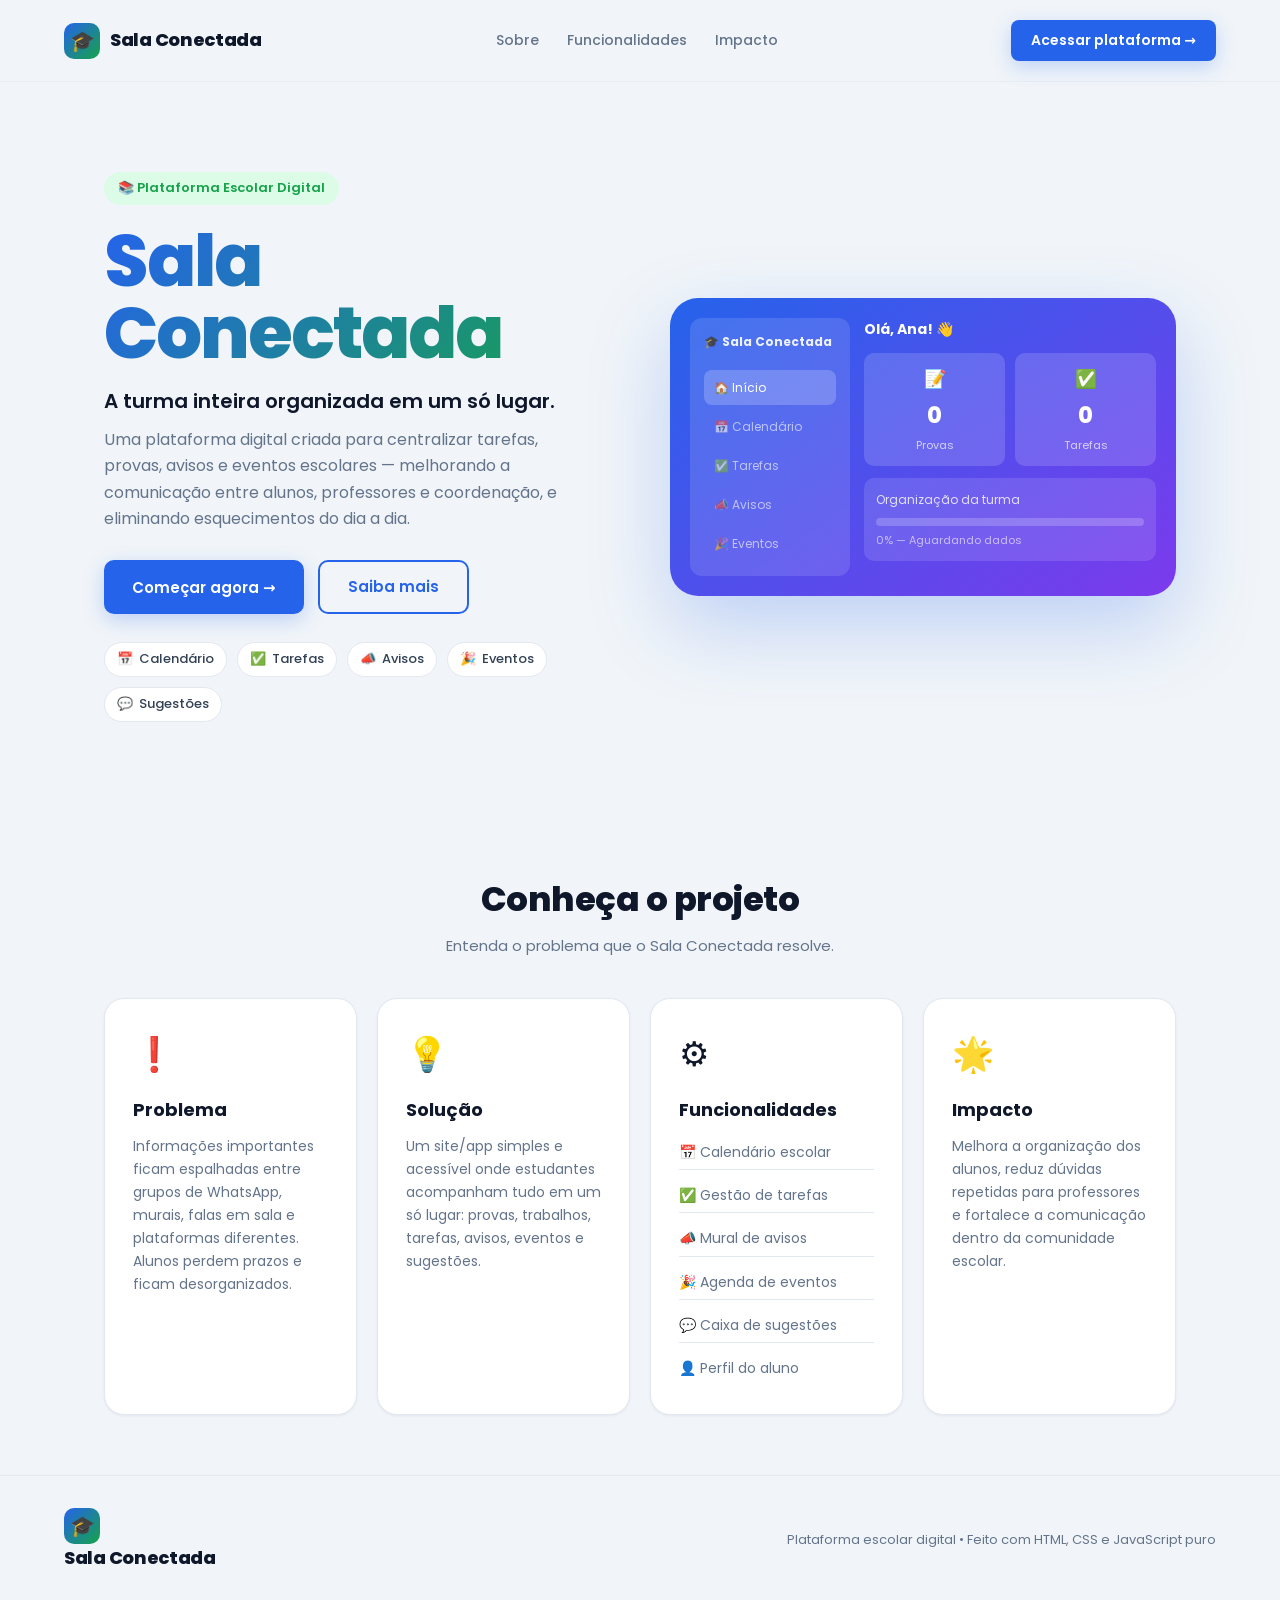
==== desktop/index.html @ 2c561dcf "Adiciona versões Desktop e Mobile com banco zerado - desktop/: layout com sidebar fixa colapsável, t" ====
<!DOCTYPE html>
<html lang="pt-BR">
<head>
  <meta charset="UTF-8" />
  <meta name="viewport" content="width=device-width, initial-scale=1.0" />
  <title>Sala Conectada — A turma inteira organizada em um só lugar</title>
  <link rel="stylesheet" href="style.css" />
  <link rel="preconnect" href="https://fonts.googleapis.com" />
  <link rel="preconnect" href="https://fonts.gstatic.com" crossorigin />
  <link href="https://fonts.googleapis.com/css2?family=Poppins:ital,wght@0,400;0,500;0,600;0,700;0,800&display=swap" rel="stylesheet" />
</head>
<body>

<!-- ═══════════════════════════════════════
     LANDING PAGE
═══════════════════════════════════════ -->
<div id="landing" class="landing show">

  <nav class="ln-nav">
    <div class="brand">
      <div class="brand-icon">🎓</div>
      <span class="brand-name">Sala Conectada</span>
    </div>
    <div class="ln-links">
      <a href="#sobre">Sobre</a>
      <a href="#funcionalidades">Funcionalidades</a>
      <a href="#impacto">Impacto</a>
    </div>
    <button class="btn btn-primary" data-go="dashboard">Acessar plataforma →</button>
  </nav>

  <section class="hero">
    <div class="hero-left">
      <div class="hero-badge">📚 Plataforma Escolar Digital</div>
      <h1 class="hero-title">Sala<br/>Conectada</h1>
      <p class="hero-slogan">A turma inteira organizada em um só lugar.</p>
      <p class="hero-desc">
        Uma plataforma digital criada para centralizar tarefas, provas, avisos e eventos
        escolares — melhorando a comunicação entre alunos, professores e coordenação,
        e eliminando esquecimentos do dia a dia.
      </p>
      <div class="hero-actions">
        <button class="btn btn-primary btn-lg" data-go="dashboard">Começar agora →</button>
        <a class="btn btn-outline btn-lg" href="#sobre">Saiba mais</a>
      </div>
      <div class="hero-features">
        <div class="hf-item"><span>📅</span> Calendário</div>
        <div class="hf-item"><span>✅</span> Tarefas</div>
        <div class="hf-item"><span>📣</span> Avisos</div>
        <div class="hf-item"><span>🎉</span> Eventos</div>
        <div class="hf-item"><span>💬</span> Sugestões</div>
      </div>
    </div>

    <div class="hero-right">
      <div class="app-mockup">
        <div class="mockup-sidebar">
          <div class="ms-brand">🎓 Sala Conectada</div>
          <div class="ms-item active">🏠 Início</div>
          <div class="ms-item">📅 Calendário</div>
          <div class="ms-item">✅ Tarefas</div>
          <div class="ms-item">📣 Avisos</div>
          <div class="ms-item">🎉 Eventos</div>
        </div>
        <div class="mockup-content">
          <div class="mc-greeting">Olá, Ana! 👋</div>
          <div class="mc-cards">
            <div class="mc-card blue"><span>📝</span><b>0</b><small>Provas</small></div>
            <div class="mc-card green"><span>✅</span><b>0</b><small>Tarefas</small></div>
          </div>
          <div class="mc-panel">
            <div class="mc-panel-title">Organização da turma</div>
            <div class="mc-bar"><div class="mc-bar-fill" style="width: 0%"></div></div>
            <div class="mc-bar-label">0% — Aguardando dados</div>
          </div>
        </div>
      </div>
    </div>
  </section>

  <section id="sobre" class="ln-section">
    <div class="ln-section-header">
      <h2>Conheça o projeto</h2>
      <p>Entenda o problema que o Sala Conectada resolve.</p>
    </div>
    <div class="ln-cards" id="funcionalidades">
      <article class="ln-card">
        <div class="ln-card-emoji">❗</div>
        <h3>Problema</h3>
        <p>Informações importantes ficam espalhadas entre grupos de WhatsApp, murais, falas em sala e plataformas diferentes. Alunos perdem prazos e ficam desorganizados.</p>
      </article>
      <article class="ln-card">
        <div class="ln-card-emoji">💡</div>
        <h3>Solução</h3>
        <p>Um site/app simples e acessível onde estudantes acompanham tudo em um só lugar: provas, trabalhos, tarefas, avisos, eventos e sugestões.</p>
      </article>
      <article class="ln-card">
        <div class="ln-card-emoji">⚙️</div>
        <h3>Funcionalidades</h3>
        <ul class="ln-feature-list">
          <li>📅 Calendário escolar</li>
          <li>✅ Gestão de tarefas</li>
          <li>📣 Mural de avisos</li>
          <li>🎉 Agenda de eventos</li>
          <li>💬 Caixa de sugestões</li>
          <li>👤 Perfil do aluno</li>
        </ul>
      </article>
      <article class="ln-card" id="impacto">
        <div class="ln-card-emoji">🌟</div>
        <h3>Impacto</h3>
        <p>Melhora a organização dos alunos, reduz dúvidas repetidas para professores e fortalece a comunicação dentro da comunidade escolar.</p>
      </article>
    </div>
  </section>

  <footer class="ln-footer">
    <div class="ln-footer-brand">
      <div class="brand-icon">🎓</div>
      <span class="brand-name">Sala Conectada</span>
    </div>
    <p>Plataforma escolar digital • Feito com HTML, CSS e JavaScript puro</p>
  </footer>
</div>


<!-- ═══════════════════════════════════════
     APLICATIVO
═══════════════════════════════════════ -->
<div id="app" class="app-shell">

  <!-- SIDEBAR -->
  <aside class="sidebar" id="sidebar">
    <div class="sb-top">
      <div class="sb-brand" data-go="landing" title="Voltar ao site">
        <div class="sb-logo">🎓</div>
        <span class="sb-name">Sala Conectada</span>
      </div>

      <nav class="sb-nav">
        <p class="sb-nav-label">Navegação</p>
        <button class="sb-item active" data-nav="dashboard">
          <span class="sb-icon">🏠</span>
          <span class="sb-label">Início</span>
        </button>
        <button class="sb-item" data-nav="calendario">
          <span class="sb-icon">📅</span>
          <span class="sb-label">Calendário</span>
        </button>
        <button class="sb-item" data-nav="tarefas">
          <span class="sb-icon">✅</span>
          <span class="sb-label">Tarefas</span>
        </button>
        <button class="sb-item" data-nav="avisos">
          <span class="sb-icon">📣</span>
          <span class="sb-label">Avisos</span>
          <span class="sb-badge" id="badge-avisos" style="display:none">0</span>
        </button>
        <button class="sb-item" data-nav="eventos">
          <span class="sb-icon">🎉</span>
          <span class="sb-label">Eventos</span>
        </button>
        <button class="sb-item" data-nav="sugestoes">
          <span class="sb-icon">💬</span>
          <span class="sb-label">Sugestões</span>
        </button>
        <button class="sb-item" data-nav="perfil">
          <span class="sb-icon">👤</span>
          <span class="sb-label">Perfil</span>
        </button>
      </nav>
    </div>

    <div class="sb-bottom">
      <div class="sb-user">
        <div class="sb-user-avatar">🧑‍🎓</div>
        <div class="sb-user-info">
          <strong>Ana Beatriz</strong>
          <small>9º Ano B</small>
        </div>
      </div>
      <button class="sb-exit" data-go="landing">← Sair</button>
    </div>
  </aside>

  <!-- ÁREA PRINCIPAL -->
  <div class="app-main">

    <!-- TOPBAR -->
    <header class="topbar">
      <div class="topbar-left">
        <button class="topbar-toggle" id="sb-toggle" title="Expandir/colapsar menu">
          ☰
        </button>
        <span class="topbar-title" id="topbar-title">Início</span>
      </div>
      <div class="topbar-right">
        <div class="topbar-search">
          <span class="search-icon">🔍</span>
          <input type="text" class="search-input" placeholder="Buscar na plataforma..." />
        </div>
        <button class="topbar-btn" title="Notificações">🔔</button>
        <div class="topbar-avatar" data-nav="perfil" title="Meu perfil">🧑‍🎓</div>
      </div>
    </header>

    <!-- VIEWS -->
    <main class="views-container">

      <!-- ── DASHBOARD ── -->
      <section class="view show" data-view="dashboard">
        <div class="view-header">
          <div>
            <h2>Olá, Ana! 👋</h2>
            <p class="text-muted" id="dash-date">Bem-vinda de volta. Aqui está o resumo da sua turma.</p>
          </div>
        </div>

        <div class="stat-grid">
          <div class="stat-card accent-blue">
            <div class="stat-icon-bg icon-blue">📝</div>
            <div class="stat-text">
              <span class="stat-label">Próximas provas</span>
              <strong class="stat-value" id="stat-provas">0</strong>
            </div>
          </div>
          <div class="stat-card accent-amber">
            <div class="stat-icon-bg icon-amber">⏳</div>
            <div class="stat-text">
              <span class="stat-label">Tarefas pendentes</span>
              <strong class="stat-value" id="stat-tarefas">0</strong>
            </div>
          </div>
          <div class="stat-card accent-red">
            <div class="stat-icon-bg icon-red">📣</div>
            <div class="stat-text">
              <span class="stat-label">Avisos importantes</span>
              <strong class="stat-value" id="stat-avisos">0</strong>
            </div>
          </div>
          <div class="stat-card accent-purple">
            <div class="stat-icon-bg icon-purple">🎉</div>
            <div class="stat-text">
              <span class="stat-label">Eventos da semana</span>
              <strong class="stat-value" id="stat-eventos">0</strong>
            </div>
          </div>
        </div>

        <div class="dash-grid">
          <div class="panel">
            <div class="panel-header">
              <h3>Resumo da Semana</h3>
            </div>
            <div id="activity-feed">
              <div class="empty-state">
                <div class="es-icon">📋</div>
                <h4>Nenhuma atividade ainda</h4>
                <p>O resumo da semana aparecerá aqui quando houver dados cadastrados.</p>
              </div>
            </div>
          </div>

          <div class="panel">
            <div class="panel-header">
              <h3>Organização da Turma</h3>
            </div>
            <div class="org-widget">
              <div class="org-donut-wrap">
                <svg class="org-donut" viewBox="0 0 120 120">
                  <circle cx="60" cy="60" r="50" fill="none" stroke="#e2e8f0" stroke-width="12"/>
                  <circle cx="60" cy="60" r="50" fill="none"
                    stroke="url(#org-grad)" stroke-width="12"
                    stroke-dasharray="314.16" stroke-dashoffset="314.16"
                    stroke-linecap="round"
                    transform="rotate(-90 60 60)"
                    id="org-arc"/>
                  <defs>
                    <linearGradient id="org-grad" x1="0%" y1="0%" x2="100%" y2="0%">
                      <stop offset="0%" stop-color="#2563eb"/>
                      <stop offset="100%" stop-color="#16a34a"/>
                    </linearGradient>
                  </defs>
                </svg>
                <div class="org-center-label">
                  <strong id="org-pct">0%</strong>
                  <small>organizado</small>
                </div>
              </div>
              <div class="org-stats">
                <div class="org-stat">
                  <strong id="mini-conc">0</strong>
                  <span>Concluídas</span>
                </div>
                <div class="org-stat">
                  <strong id="mini-pend">0</strong>
                  <span>Pendentes</span>
                </div>
                <div class="org-stat">
                  <strong id="mini-sug">0</strong>
                  <span>Sugestões</span>
                </div>
              </div>
            </div>
          </div>
        </div>
      </section>

      <!-- ── CALENDÁRIO ── -->
      <section class="view" data-view="calendario">
        <div class="view-header">
          <div>
            <h2>Calendário Escolar 📅</h2>
            <p class="text-muted">Datas importantes do bimestre.</p>
          </div>
        </div>
        <div id="calendar-list" class="list-container"></div>
      </section>

      <!-- ── TAREFAS ── -->
      <section class="view" data-view="tarefas">
        <div class="view-header">
          <div>
            <h2>Tarefas ✅</h2>
            <p class="text-muted">Acompanhe seus trabalhos e prazos.</p>
          </div>
        </div>
        <div class="filters-row" id="task-filters">
          <button class="chip active" data-filter="todas">Todas</button>
          <button class="chip" data-filter="Pendente">Pendentes</button>
          <button class="chip" data-filter="Em andamento">Em andamento</button>
          <button class="chip" data-filter="Concluída">Concluídas</button>
        </div>
        <div id="task-list" class="list-container"></div>
      </section>

      <!-- ── AVISOS ── -->
      <section class="view" data-view="avisos">
        <div class="view-header">
          <div>
            <h2>Avisos 📣</h2>
            <p class="text-muted">Comunicados da escola e da coordenação.</p>
          </div>
        </div>
        <div id="notice-list" class="list-container"></div>
      </section>

      <!-- ── EVENTOS ── -->
      <section class="view" data-view="eventos">
        <div class="view-header">
          <div>
            <h2>Eventos 🎉</h2>
            <p class="text-muted">Tudo que vai acontecer na escola.</p>
          </div>
        </div>
        <div id="event-list" class="list-container"></div>
      </section>

      <!-- ── SUGESTÕES ── -->
      <section class="view" data-view="sugestoes">
        <div class="view-header">
          <div>
            <h2>Sugestões 💬</h2>
            <p class="text-muted">Tem uma ideia para melhorar a escola? Conte para a gente!</p>
          </div>
        </div>
        <div class="suggest-layout">
          <div class="panel suggest-form-panel">
            <div class="panel-header">
              <h3>Enviar nova sugestão</h3>
            </div>
            <form id="suggest-form" class="form-stack" novalidate>
              <div class="form-group">
                <label for="sug-title">Título da sugestão</label>
                <input type="text" id="sug-title" placeholder="Ex: Mais opções na cantina" required />
              </div>
              <div class="form-group">
                <label for="sug-cat">Categoria</label>
                <select id="sug-cat">
                  <option value="Convivência">Convivência</option>
                  <option value="Infraestrutura">Infraestrutura</option>
                  <option value="Eventos">Eventos</option>
                  <option value="Estudos">Estudos</option>
                  <option value="Outros">Outros</option>
                </select>
              </div>
              <div class="form-group">
                <label for="sug-desc">Descrição</label>
                <textarea id="sug-desc" rows="5" placeholder="Descreva sua ideia com detalhes..." required></textarea>
              </div>
              <button type="submit" class="btn btn-primary btn-block">💬 Enviar sugestão</button>
            </form>
          </div>

          <div class="suggest-list-col">
            <div class="suggest-list-header">
              <h3>Sugestões da turma</h3>
              <span class="count-chip" id="sug-count">0</span>
            </div>
            <div id="suggest-list" class="list-container"></div>
          </div>
        </div>
      </section>

      <!-- ── PERFIL ── -->
      <section class="view" data-view="perfil">
        <div class="view-header">
          <div>
            <h2>Perfil 👤</h2>
            <p class="text-muted">Seu desempenho e conquistas.</p>
          </div>
        </div>
        <div class="profile-layout">
          <div class="panel profile-card">
            <div class="profile-avatar-wrap">
              <div class="profile-avatar">🧑‍🎓</div>
              <div class="profile-status">● Online</div>
            </div>
            <h3 class="profile-name">Ana Beatriz Souza</h3>
            <p class="text-muted">9º Ano B · Turma 2026</p>
            <div class="profile-divider"></div>
            <div class="profile-stats">
              <div class="profile-stat">
                <strong id="prof-conc">0</strong>
                <span>Concluídas</span>
              </div>
              <div class="profile-stat">
                <strong id="prof-sug">0</strong>
                <span>Sugestões</span>
              </div>
              <div class="profile-stat">
                <strong id="prof-org">0%</strong>
                <span>Organização</span>
              </div>
            </div>
          </div>

          <div class="profile-right">
            <div class="panel">
              <div class="panel-header">
                <h3>🏆 Conquistas</h3>
              </div>
              <div class="achievements-grid" id="achievements-list">
                <div class="achievement locked">
                  <div class="ach-icon">🔥</div>
                  <div class="ach-info">
                    <strong>Sequência de 7 dias</strong>
                    <small>Organize tarefas por 7 dias seguidos</small>
                  </div>
                  <div class="ach-lock">🔒</div>
                </div>
                <div class="achievement locked">
                  <div class="ach-icon">⭐</div>
                  <div class="ach-info">
                    <strong>5 no prazo</strong>
                    <small>Entregue 5 trabalhos antes do prazo</small>
                  </div>
                  <div class="ach-lock">🔒</div>
                </div>
                <div class="achievement locked">
                  <div class="ach-icon">💬</div>
                  <div class="ach-info">
                    <strong>Primeira sugestão</strong>
                    <small>Envie sua primeira sugestão para a escola</small>
                  </div>
                  <div class="ach-lock">🔒</div>
                </div>
                <div class="achievement locked">
                  <div class="ach-icon">📅</div>
                  <div class="ach-info">
                    <strong>Nunca perdeu uma prova</strong>
                    <small>Consulte o calendário regularmente</small>
                  </div>
                  <div class="ach-lock">🔒</div>
                </div>
              </div>
            </div>
          </div>
        </div>
      </section>

    </main>
  </div>
</div>

<!-- TOAST -->
<div id="toast" class="toast"></div>

<script src="script.js"></script>
</body>
</html>
---- desktop/style.css ----
/* ═══════════════════════════════════════════════
   Sala Conectada — Desktop
   style.css
═══════════════════════════════════════════════ */

/* ── Tokens ── */
:root {
  --blue:        #2563eb;
  --blue-dark:   #1d4ed8;
  --blue-light:  #dbeafe;
  --green:       #16a34a;
  --green-light: #dcfce7;
  --amber:       #f59e0b;
  --amber-light: #fef3c7;
  --red:         #dc2626;
  --red-light:   #fee2e2;
  --purple:      #7c3aed;
  --purple-light:#ede9fe;

  --bg:          #f1f5f9;
  --bg-subtle:   #f8fafc;
  --card:        #ffffff;
  --border:      #e2e8f0;
  --border-hover:#cbd5e1;
  --text:        #0f172a;
  --text-mid:    #334155;
  --muted:       #64748b;
  --muted-light: #94a3b8;

  --shadow-xs:   0 1px 3px rgba(0,0,0,.06);
  --shadow-sm:   0 2px 8px rgba(0,0,0,.07);
  --shadow-md:   0 6px 20px rgba(0,0,0,.08);
  --shadow-blue: 0 6px 20px rgba(37,99,235,.25);

  --radius-sm:   8px;
  --radius:      14px;
  --radius-lg:   20px;
  --radius-xl:   28px;

  --sb-width:    260px;
  --topbar-h:    64px;
  --transition:  all .18s ease;
}

/* ── Reset ── */
*, *::before, *::after { box-sizing: border-box; margin: 0; padding: 0; }
html { scroll-behavior: smooth; }
body {
  font-family: "Poppins", system-ui, sans-serif;
  background: var(--bg);
  color: var(--text);
  line-height: 1.6;
  font-size: 15px;
  -webkit-font-smoothing: antialiased;
}
button { font-family: inherit; cursor: pointer; }
a     { text-decoration: none; color: inherit; }
ul    { list-style: none; }
input, select, textarea { font-family: inherit; }

/* ── Utilities ── */
.text-muted  { color: var(--muted); font-size: 14px; }
.show        { display: block !important; }


/* ═══════════════════════════════════════════════
   BUTTONS
═══════════════════════════════════════════════ */
.btn {
  display: inline-flex; align-items: center; gap: 6px;
  border: none; border-radius: var(--radius-sm);
  padding: 10px 20px; font-weight: 600; font-size: 14px;
  cursor: pointer; transition: var(--transition);
  white-space: nowrap;
}
.btn:active { transform: scale(.97); }

.btn-primary {
  background: var(--blue); color: #fff;
  box-shadow: var(--shadow-blue);
}
.btn-primary:hover { background: var(--blue-dark); }

.btn-outline {
  background: transparent; color: var(--blue);
  border: 2px solid var(--blue);
}
.btn-outline:hover { background: var(--blue-light); }

.btn-ghost {
  background: transparent; color: var(--muted);
  border: 1.5px solid var(--border);
}
.btn-ghost:hover { background: var(--bg); color: var(--text); border-color: var(--border-hover); }

.btn-lg  { padding: 13px 28px; font-size: 15px; border-radius: 10px; }
.btn-block { width: 100%; justify-content: center; }

.btn-done {
  padding: 7px 14px; border-radius: var(--radius-sm);
  font-size: 13px; font-weight: 600; border: none;
  background: var(--green); color: #fff; transition: var(--transition);
}
.btn-done:hover  { background: #15803d; }
.btn-done.done   { background: var(--bg); color: var(--muted); cursor: default; }


/* ═══════════════════════════════════════════════
   CHIPS / FILTERS
═══════════════════════════════════════════════ */
.chip {
  padding: 7px 16px; border-radius: 30px; border: 1.5px solid var(--border);
  background: var(--card); color: var(--muted);
  font-size: 13px; font-weight: 600; transition: var(--transition);
}
.chip:hover  { border-color: var(--blue); color: var(--blue); }
.chip.active { background: var(--blue); color: #fff; border-color: var(--blue); }


/* ═══════════════════════════════════════════════
   TAGS
═══════════════════════════════════════════════ */
.tag {
  display: inline-block; padding: 3px 10px;
  border-radius: 20px; font-size: 12px; font-weight: 600;
}
.tag-prova    { background: var(--red-light);    color: var(--red); }
.tag-trabalho { background: var(--blue-light);   color: var(--blue); }
.tag-evento   { background: var(--purple-light); color: var(--purple); }
.tag-reuniao  { background: var(--amber-light);  color: #92400e; }
.tag-pendente { background: var(--amber-light);  color: #92400e; }
.tag-andamento{ background: var(--blue-light);   color: var(--blue); }
.tag-concluida{ background: var(--green-light);  color: var(--green); }
.tag-analise  { background: #f1f5f9;             color: var(--muted); }
.tag-cat      { background: #e0f2fe;             color: #0369a1; }


/* ═══════════════════════════════════════════════
   PANELS
═══════════════════════════════════════════════ */
.panel {
  background: var(--card); border-radius: var(--radius-lg);
  border: 1px solid var(--border); padding: 24px;
  box-shadow: var(--shadow-sm);
}
.panel-header {
  display: flex; align-items: center; justify-content: space-between;
  margin-bottom: 18px;
}
.panel-header h3 { font-size: 17px; font-weight: 700; }


/* ═══════════════════════════════════════════════
   FORMS
═══════════════════════════════════════════════ */
.form-stack { display: flex; flex-direction: column; gap: 18px; }

.form-group { display: flex; flex-direction: column; gap: 6px; }
.form-group label { font-size: 13px; font-weight: 600; color: var(--text-mid); }

.form-group input,
.form-group select,
.form-group textarea {
  padding: 10px 14px; border-radius: var(--radius-sm);
  border: 1.5px solid var(--border);
  background: var(--bg-subtle); color: var(--text);
  font-size: 14px; transition: var(--transition);
  resize: vertical;
}
.form-group input:focus,
.form-group select:focus,
.form-group textarea:focus {
  outline: none; border-color: var(--blue);
  background: #fff; box-shadow: 0 0 0 3px rgba(37,99,235,.1);
}
.form-group input::placeholder,
.form-group textarea::placeholder { color: var(--muted-light); }


/* ═══════════════════════════════════════════════
   EMPTY STATES
═══════════════════════════════════════════════ */
.empty-state {
  display: flex; flex-direction: column; align-items: center;
  padding: 60px 20px; text-align: center;
}
.es-icon { font-size: 48px; margin-bottom: 16px; opacity: .7; }
.empty-state h4  { font-size: 18px; font-weight: 700; margin-bottom: 8px; }
.empty-state p   { color: var(--muted); font-size: 14px; max-width: 320px; }


/* ═══════════════════════════════════════════════
   LIST ITEMS
═══════════════════════════════════════════════ */
.list-container { display: flex; flex-direction: column; gap: 12px; }

.list-item {
  background: var(--card); border: 1px solid var(--border);
  border-radius: var(--radius); padding: 16px 20px;
  display: flex; justify-content: space-between;
  align-items: flex-start; gap: 16px;
  box-shadow: var(--shadow-xs);
  transition: var(--transition);
}
.list-item:hover {
  border-color: var(--border-hover);
  box-shadow: var(--shadow-sm);
  transform: translateY(-1px);
}
.list-item.important {
  border-left: 4px solid var(--amber);
  background: #fffdf4;
}

.item-body h4 { font-size: 15px; font-weight: 600; margin-bottom: 4px; }
.item-body p  { font-size: 13px; color: var(--muted); }
.item-body .subject-pill {
  font-size: 12px; font-weight: 700; color: var(--blue);
  display: inline-block; margin-bottom: 4px;
  text-transform: uppercase; letter-spacing: .3px;
}

.item-aside {
  display: flex; flex-direction: column;
  align-items: flex-end; gap: 8px; min-width: 140px;
}
.item-date { font-size: 12px; color: var(--muted); white-space: nowrap; }

.task-item.done .item-body h4 {
  text-decoration: line-through; color: var(--muted);
}

.notice-badge {
  display: inline-block; padding: 2px 8px;
  background: var(--amber); color: #fff;
  font-size: 11px; font-weight: 700; border-radius: 20px;
}

.event-location { font-size: 13px; color: var(--muted); margin-top: 4px; }


/* ═══════════════════════════════════════════════
   VIEW SWITCHING
═══════════════════════════════════════════════ */
.landing   { display: none; }
.landing.show { display: block; }
.app-shell { display: none; }
.app-shell.show {
  display: flex; min-height: 100vh;
}
.view { display: none; }
.view.show { display: block; }


/* ═══════════════════════════════════════════════
   LANDING PAGE
═══════════════════════════════════════════════ */
.brand {
  display: flex; align-items: center; gap: 10px; cursor: default;
}
.brand-icon {
  width: 36px; height: 36px; border-radius: 10px;
  background: linear-gradient(135deg, var(--blue), var(--green));
  display: flex; align-items: center; justify-content: center;
  font-size: 20px;
}
.brand-name { font-size: 18px; font-weight: 800; letter-spacing: -.3px; }

.ln-nav {
  display: flex; align-items: center; justify-content: space-between;
  padding: 20px clamp(20px, 5vw, 80px);
  position: sticky; top: 0; z-index: 10;
  background: rgba(241,245,249,.9); backdrop-filter: blur(12px);
  border-bottom: 1px solid rgba(226,232,240,.6);
}
.ln-links { display: flex; gap: 28px; }
.ln-links a {
  font-size: 14px; font-weight: 500; color: var(--muted);
  transition: color .15s;
}
.ln-links a:hover { color: var(--text); }

/* Hero */
.hero {
  display: grid; grid-template-columns: 1fr 1fr;
  align-items: center; gap: 60px;
  max-width: 1200px; margin: 0 auto;
  padding: clamp(50px, 8vw, 90px) clamp(20px, 5vw, 80px);
}
.hero-badge {
  display: inline-block; padding: 6px 14px;
  background: var(--green-light); color: var(--green);
  border-radius: 30px; font-size: 13px; font-weight: 600;
  margin-bottom: 20px;
}
.hero-title {
  font-size: clamp(46px, 6vw, 72px); font-weight: 800;
  line-height: 1.0; letter-spacing: -2px;
  background: linear-gradient(130deg, var(--blue) 0%, var(--green) 100%);
  -webkit-background-clip: text; background-clip: text; color: transparent;
}
.hero-slogan { font-size: 20px; font-weight: 600; margin: 16px 0 10px; }
.hero-desc { color: var(--muted); font-size: 16px; max-width: 480px; line-height: 1.65; }
.hero-actions { display: flex; gap: 14px; margin: 28px 0; }
.hero-features {
  display: flex; flex-wrap: wrap; gap: 10px; margin-top: 8px;
}
.hf-item {
  display: flex; align-items: center; gap: 6px;
  font-size: 13px; font-weight: 500; color: var(--text-mid);
  background: var(--card); border: 1px solid var(--border);
  padding: 6px 12px; border-radius: 30px;
}

/* App Mockup */
.app-mockup {
  background: linear-gradient(145deg, var(--blue), var(--purple));
  border-radius: var(--radius-xl); padding: 20px;
  box-shadow: 0 30px 80px rgba(37,99,235,.25);
  display: flex; gap: 0; overflow: hidden;
}
.mockup-sidebar {
  width: 160px; background: rgba(255,255,255,.12);
  border-radius: 12px; padding: 14px;
  flex-shrink: 0; display: flex; flex-direction: column; gap: 4px;
}
.ms-brand { color: rgba(255,255,255,.9); font-size: 12px; font-weight: 700; margin-bottom: 14px; }
.ms-item {
  color: rgba(255,255,255,.6); font-size: 12px; padding: 8px 10px;
  border-radius: 8px;
}
.ms-item.active {
  background: rgba(255,255,255,.2); color: #fff;
}
.mockup-content {
  flex: 1; padding: 0 0 0 14px; display: flex; flex-direction: column; gap: 12px;
}
.mc-greeting { color: #fff; font-weight: 700; font-size: 14px; }
.mc-cards { display: flex; gap: 10px; }
.mc-card {
  flex: 1; background: rgba(255,255,255,.15);
  border-radius: 10px; padding: 12px; text-align: center;
  display: flex; flex-direction: column; align-items: center; gap: 4px;
}
.mc-card b { font-size: 22px; font-weight: 800; color: #fff; }
.mc-card small { font-size: 11px; color: rgba(255,255,255,.7); }
.mc-card span  { font-size: 18px; }
.mc-panel {
  background: rgba(255,255,255,.12); border-radius: 10px; padding: 12px;
}
.mc-panel-title { font-size: 12px; color: rgba(255,255,255,.8); margin-bottom: 8px; }
.mc-bar { height: 8px; background: rgba(255,255,255,.2); border-radius: 6px; overflow: hidden; }
.mc-bar-fill { height: 100%; background: rgba(255,255,255,.5); border-radius: 6px; }
.mc-bar-label { font-size: 11px; color: rgba(255,255,255,.6); margin-top: 6px; }

/* Landing sections */
.ln-section {
  max-width: 1200px; margin: 0 auto;
  padding: 60px clamp(20px, 5vw, 80px);
}
.ln-section-header { text-align: center; margin-bottom: 40px; }
.ln-section-header h2 { font-size: 34px; font-weight: 800; letter-spacing: -.5px; }
.ln-section-header p  { color: var(--muted); margin-top: 8px; }
.ln-cards { display: grid; grid-template-columns: repeat(auto-fit, minmax(240px, 1fr)); gap: 20px; }
.ln-card {
  background: var(--card); border: 1px solid var(--border);
  border-radius: var(--radius-lg); padding: 28px;
  box-shadow: var(--shadow-xs); transition: var(--transition);
}
.ln-card:hover { transform: translateY(-4px); box-shadow: var(--shadow-md); }
.ln-card-emoji { font-size: 34px; margin-bottom: 14px; }
.ln-card h3 { font-size: 18px; font-weight: 700; margin-bottom: 10px; }
.ln-card p  { color: var(--muted); font-size: 14px; line-height: 1.65; }
.ln-feature-list { display: flex; flex-direction: column; gap: 8px; }
.ln-feature-list li { font-size: 14px; color: var(--muted); padding: 6px 0; border-bottom: 1px solid var(--border); }
.ln-feature-list li:last-child { border: none; }

.ln-footer {
  border-top: 1px solid var(--border);
  padding: 32px clamp(20px, 5vw, 80px);
  display: flex; justify-content: space-between; align-items: center;
}
.ln-footer p { color: var(--muted); font-size: 13px; }


/* ═══════════════════════════════════════════════
   SIDEBAR
═══════════════════════════════════════════════ */
.sidebar {
  width: var(--sb-width); flex-shrink: 0;
  background: var(--card); border-right: 1px solid var(--border);
  display: flex; flex-direction: column; justify-content: space-between;
  height: 100vh; position: sticky; top: 0;
  transition: width .2s ease;
  overflow: hidden;
}
.sidebar.collapsed { width: 72px; }

.sb-top { padding: 20px 16px; flex: 1; display: flex; flex-direction: column; gap: 24px; }

.sb-brand {
  display: flex; align-items: center; gap: 10px;
  cursor: pointer; padding: 8px;
  border-radius: var(--radius-sm);
  transition: background .15s;
  overflow: hidden;
}
.sb-brand:hover { background: var(--bg); }
.sb-logo {
  width: 36px; height: 36px; border-radius: 10px; flex-shrink: 0;
  background: linear-gradient(135deg, var(--blue), var(--green));
  display: flex; align-items: center; justify-content: center;
  font-size: 20px;
}
.sb-name { font-size: 16px; font-weight: 800; letter-spacing: -.3px; white-space: nowrap; }

.sb-nav { display: flex; flex-direction: column; gap: 4px; flex: 1; }
.sb-nav-label { font-size: 11px; font-weight: 700; color: var(--muted-light); text-transform: uppercase; letter-spacing: .8px; padding: 0 8px; margin-bottom: 4px; }

.sb-item {
  display: flex; align-items: center; gap: 12px;
  background: transparent; border: none; text-align: left;
  padding: 10px 12px; border-radius: 10px;
  font-size: 14px; font-weight: 500; color: var(--muted);
  transition: var(--transition); position: relative;
  white-space: nowrap;
}
.sb-icon { font-size: 18px; flex-shrink: 0; width: 24px; text-align: center; }
.sb-item:hover  { background: var(--bg); color: var(--text); }
.sb-item.active { background: var(--blue); color: #fff; box-shadow: 0 4px 12px rgba(37,99,235,.3); }
.sb-badge {
  margin-left: auto; background: var(--red); color: #fff;
  font-size: 11px; font-weight: 700; padding: 2px 6px; border-radius: 20px;
}

.sb-bottom {
  padding: 16px; border-top: 1px solid var(--border);
  display: flex; flex-direction: column; gap: 12px;
}
.sb-user {
  display: flex; align-items: center; gap: 10px;
  padding: 10px; border-radius: var(--radius-sm);
  background: var(--bg); overflow: hidden;
}
.sb-user-avatar { font-size: 28px; flex-shrink: 0; }
.sb-user-info { overflow: hidden; }
.sb-user-info strong { display: block; font-size: 14px; font-weight: 700; }
.sb-user-info small  { font-size: 12px; color: var(--muted); }
.sb-exit {
  background: transparent; border: 1.5px solid var(--border);
  color: var(--muted); border-radius: var(--radius-sm);
  padding: 8px 12px; font-size: 13px; font-weight: 600;
  transition: var(--transition); text-align: left;
}
.sb-exit:hover { background: var(--bg); color: var(--text); }


/* Collapsed sidebar */
.sidebar.collapsed .sb-name,
.sidebar.collapsed .sb-label,
.sidebar.collapsed .sb-nav-label,
.sidebar.collapsed .sb-user-info,
.sidebar.collapsed .sb-exit { display: none; }
.sidebar.collapsed .sb-badge { position: absolute; top: 4px; right: 4px; }
.sidebar.collapsed .sb-brand { justify-content: center; }
.sidebar.collapsed .sb-item  { justify-content: center; padding: 10px; }
.sidebar.collapsed .sb-user  { justify-content: center; }


/* ═══════════════════════════════════════════════
   TOPBAR
═══════════════════════════════════════════════ */
.topbar {
  height: var(--topbar-h); position: sticky; top: 0; z-index: 5;
  background: rgba(248,250,252,.92); backdrop-filter: blur(10px);
  border-bottom: 1px solid var(--border);
  display: flex; align-items: center; justify-content: space-between;
  padding: 0 28px; gap: 20px;
}
.topbar-left { display: flex; align-items: center; gap: 16px; }
.topbar-toggle {
  background: none; border: none; font-size: 20px; color: var(--muted);
  padding: 6px 8px; border-radius: 8px; transition: var(--transition);
}
.topbar-toggle:hover { background: var(--bg); color: var(--text); }
.topbar-title { font-size: 17px; font-weight: 700; }

.topbar-right { display: flex; align-items: center; gap: 12px; }
.topbar-search {
  display: flex; align-items: center; gap: 8px;
  background: var(--bg); border: 1px solid var(--border);
  border-radius: 10px; padding: 8px 14px; width: 240px;
  transition: var(--transition);
}
.topbar-search:focus-within {
  border-color: var(--blue); background: #fff;
  box-shadow: 0 0 0 3px rgba(37,99,235,.1);
}
.search-icon { font-size: 14px; flex-shrink: 0; }
.search-input {
  border: none; background: transparent; font-size: 14px;
  color: var(--text); width: 100%;
}
.search-input:focus { outline: none; }
.search-input::placeholder { color: var(--muted-light); }

.topbar-btn {
  background: none; border: none; font-size: 20px;
  padding: 6px; border-radius: 8px; transition: var(--transition);
}
.topbar-btn:hover { background: var(--bg); }
.topbar-avatar {
  width: 36px; height: 36px; border-radius: 50%;
  background: linear-gradient(135deg, var(--blue), var(--green));
  display: flex; align-items: center; justify-content: center;
  font-size: 20px; cursor: pointer; transition: var(--transition);
  flex-shrink: 0;
}
.topbar-avatar:hover { box-shadow: 0 0 0 3px rgba(37,99,235,.2); }


/* ═══════════════════════════════════════════════
   APP LAYOUT
═══════════════════════════════════════════════ */
.app-shell { display: none; }
.app-shell.show { display: flex; min-height: 100vh; }
.app-main { flex: 1; display: flex; flex-direction: column; overflow: hidden; min-width: 0; }
.views-container {
  flex: 1; padding: 32px 36px; overflow-y: auto;
  max-width: 1200px; width: 100%; margin: 0 auto;
}


/* ═══════════════════════════════════════════════
   VIEW COMMON
═══════════════════════════════════════════════ */
.view-header {
  display: flex; justify-content: space-between; align-items: flex-start;
  margin-bottom: 28px;
}
.view-header h2 { font-size: 26px; font-weight: 800; letter-spacing: -.4px; }


/* ═══════════════════════════════════════════════
   DASHBOARD
═══════════════════════════════════════════════ */
.stat-grid {
  display: grid; grid-template-columns: repeat(4, 1fr);
  gap: 16px; margin-bottom: 24px;
}
.stat-card {
  background: var(--card); border: 1px solid var(--border);
  border-radius: var(--radius-lg); padding: 20px;
  display: flex; align-items: center; gap: 16px;
  box-shadow: var(--shadow-xs); border-left-width: 4px;
  transition: var(--transition);
}
.stat-card:hover { transform: translateY(-2px); box-shadow: var(--shadow-sm); }
.accent-blue   { border-left-color: var(--blue); }
.accent-amber  { border-left-color: var(--amber); }
.accent-red    { border-left-color: var(--red); }
.accent-purple { border-left-color: var(--purple); }

.stat-icon-bg {
  width: 50px; height: 50px; border-radius: 12px;
  display: flex; align-items: center; justify-content: center;
  font-size: 22px; flex-shrink: 0;
}
.icon-blue   { background: var(--blue-light); }
.icon-amber  { background: var(--amber-light); }
.icon-red    { background: var(--red-light); }
.icon-purple { background: var(--purple-light); }

.stat-label { display: block; font-size: 12px; color: var(--muted); font-weight: 500; margin-bottom: 2px; }
.stat-value { font-size: 32px; font-weight: 800; line-height: 1; }

.dash-grid { display: grid; grid-template-columns: 1.4fr 1fr; gap: 20px; }

/* Activity Feed */
.activity-item {
  display: flex; align-items: flex-start; gap: 12px;
  padding: 12px 0; border-bottom: 1px solid var(--border);
}
.activity-item:last-child { border: none; }
.activity-dot { width: 8px; height: 8px; border-radius: 50%; background: var(--blue); flex-shrink: 0; margin-top: 6px; }
.activity-text { font-size: 14px; color: var(--text-mid); }

/* Org widget */
.org-widget {
  display: flex; flex-direction: column; align-items: center; gap: 20px;
}
.org-donut-wrap {
  position: relative; width: 140px; height: 140px;
}
.org-donut { width: 100%; height: 100%; }
.org-center-label {
  position: absolute; top: 50%; left: 50%;
  transform: translate(-50%, -50%);
  text-align: center;
}
.org-center-label strong { display: block; font-size: 24px; font-weight: 800; color: var(--green); }
.org-center-label small  { font-size: 12px; color: var(--muted); }
.org-stats { display: flex; gap: 12px; width: 100%; }
.org-stat {
  flex: 1; background: var(--bg); border-radius: var(--radius-sm);
  padding: 12px 8px; text-align: center;
}
.org-stat strong { display: block; font-size: 20px; font-weight: 800; }
.org-stat span   { font-size: 12px; color: var(--muted); }


/* ═══════════════════════════════════════════════
   FILTERS BAR
═══════════════════════════════════════════════ */
.filters-row { display: flex; gap: 8px; margin-bottom: 20px; flex-wrap: wrap; }


/* ═══════════════════════════════════════════════
   SUGGESTIONS LAYOUT
═══════════════════════════════════════════════ */
.suggest-layout {
  display: grid; grid-template-columns: 420px 1fr; gap: 24px; align-items: start;
}
.suggest-form-panel { position: sticky; top: 20px; }
.suggest-list-header {
  display: flex; align-items: center; gap: 12px; margin-bottom: 16px;
}
.suggest-list-header h3 { font-size: 17px; font-weight: 700; }
.count-chip {
  background: var(--blue-light); color: var(--blue);
  font-size: 13px; font-weight: 700; padding: 3px 10px; border-radius: 20px;
}


/* ═══════════════════════════════════════════════
   PROFILE
═══════════════════════════════════════════════ */
.profile-layout {
  display: grid; grid-template-columns: 300px 1fr; gap: 24px; align-items: start;
}
.profile-card { text-align: center; }
.profile-avatar-wrap { position: relative; display: inline-block; margin-bottom: 14px; }
.profile-avatar {
  width: 88px; height: 88px; border-radius: 50%;
  background: linear-gradient(135deg, var(--blue), var(--green));
  display: flex; align-items: center; justify-content: center;
  font-size: 44px; margin: 0 auto;
}
.profile-status {
  position: absolute; bottom: 4px; right: 0;
  background: var(--card); border: 1.5px solid var(--border);
  font-size: 11px; font-weight: 600; color: var(--green);
  padding: 2px 8px; border-radius: 20px;
}
.profile-name { font-size: 20px; font-weight: 800; margin-bottom: 4px; }
.profile-divider { height: 1px; background: var(--border); margin: 20px 0; }
.profile-stats { display: flex; gap: 8px; }
.profile-stat {
  flex: 1; background: var(--bg); border-radius: var(--radius-sm); padding: 14px 8px; text-align: center;
}
.profile-stat strong { display: block; font-size: 22px; font-weight: 800; color: var(--blue); }
.profile-stat span   { font-size: 12px; color: var(--muted); }

.profile-right { display: flex; flex-direction: column; gap: 20px; }
.achievements-grid { display: flex; flex-direction: column; gap: 2px; }
.achievement {
  display: flex; align-items: center; gap: 14px;
  padding: 14px; border-radius: var(--radius-sm);
  transition: var(--transition);
}
.achievement:hover { background: var(--bg); }
.achievement.locked { opacity: .45; }
.ach-icon { font-size: 28px; width: 40px; text-align: center; }
.ach-info { flex: 1; }
.ach-info strong { display: block; font-size: 14px; font-weight: 700; }
.ach-info small  { font-size: 13px; color: var(--muted); }
.ach-lock { font-size: 16px; }
.achievement.unlocked { opacity: 1; background: var(--green-light); border-radius: var(--radius-sm); }
.achievement.unlocked .ach-lock { color: var(--green); }


/* ═══════════════════════════════════════════════
   TOAST
═══════════════════════════════════════════════ */
.toast {
  position: fixed; bottom: 28px; left: 50%;
  transform: translateX(-50%) translateY(120%);
  background: #1e293b; color: #fff;
  padding: 12px 22px; border-radius: 12px;
  font-size: 14px; font-weight: 600;
  box-shadow: 0 12px 32px rgba(0,0,0,.2);
  z-index: 1000; opacity: 0;
  transition: all .3s cubic-bezier(.34,1.56,.64,1);
  pointer-events: none;
}
.toast.visible {
  opacity: 1; transform: translateX(-50%) translateY(0);
}
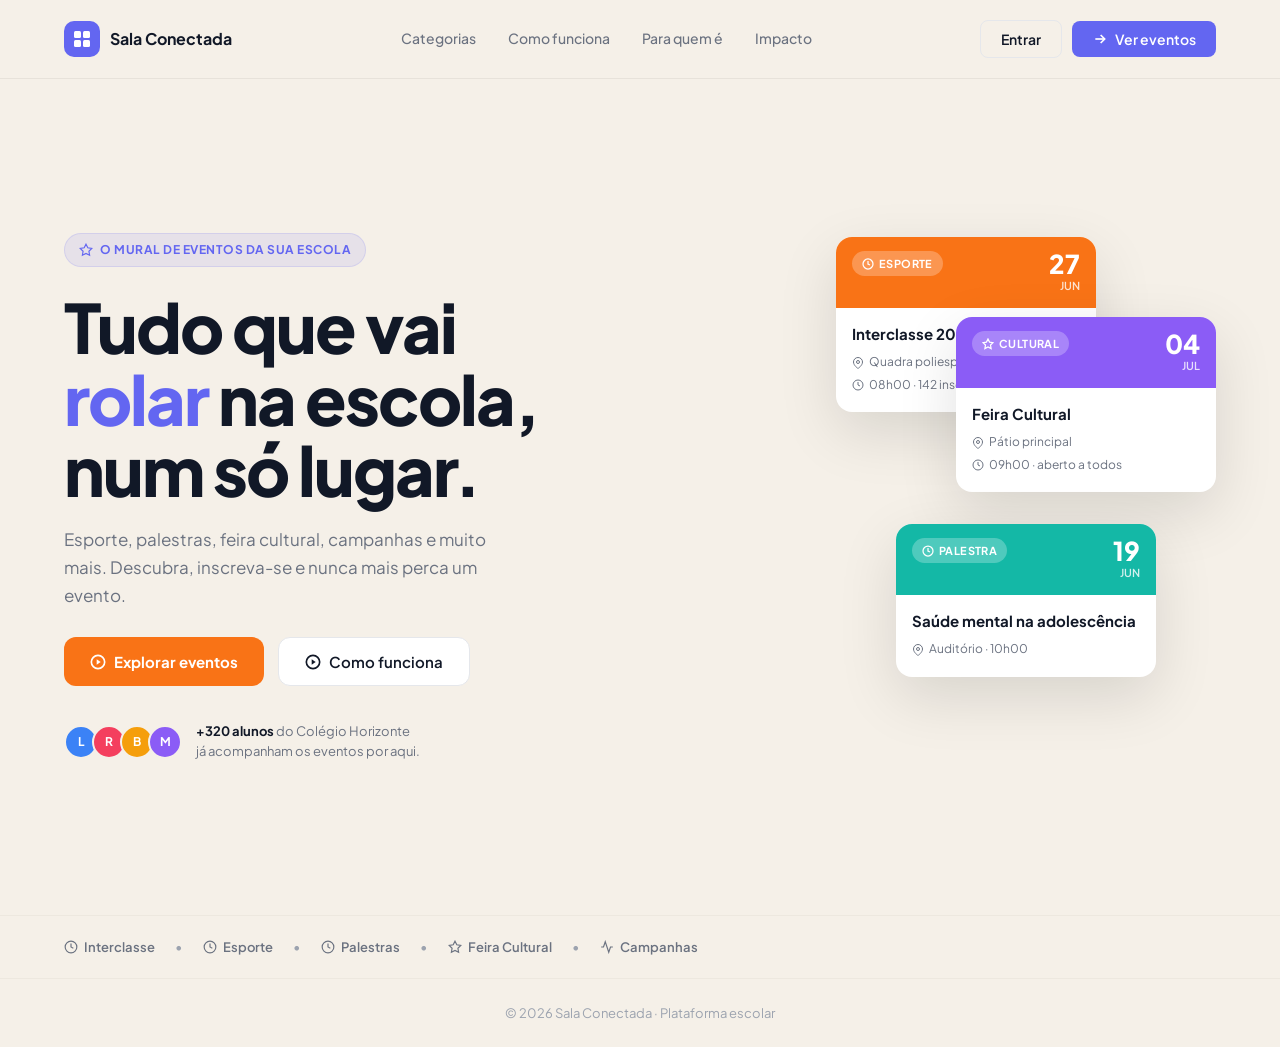
==== commit 63fb6dbe: "Implementa novo design Desktop (cream landing, sidebar violet, event cards flutuantes)" ====
--- a/desktop/index.html
+++ b/desktop/index.html
@@ -3,478 +3,381 @@
 <head>
   <meta charset="UTF-8" />
   <meta name="viewport" content="width=device-width, initial-scale=1.0" />
-  <title>Sala Conectada — A turma inteira organizada em um só lugar</title>
+  <title>Sala Conectada</title>
   <link rel="stylesheet" href="style.css" />
   <link rel="preconnect" href="https://fonts.googleapis.com" />
   <link rel="preconnect" href="https://fonts.gstatic.com" crossorigin />
-  <link href="https://fonts.googleapis.com/css2?family=Poppins:ital,wght@0,400;0,500;0,600;0,700;0,800&display=swap" rel="stylesheet" />
+  <link href="https://fonts.googleapis.com/css2?family=Plus+Jakarta+Sans:wght@400;500;600;700;800&display=swap" rel="stylesheet" />
 </head>
 <body>
 
-<!-- ═══════════════════════════════════════
+<!-- ════════════════════════════════════════
      LANDING PAGE
-═══════════════════════════════════════ -->
-<div id="landing" class="landing show">
-
+════════════════════════════════════════ -->
+<div id="landing" class="page-landing show">
+
+  <!-- NAV -->
   <nav class="ln-nav">
-    <div class="brand">
-      <div class="brand-icon">🎓</div>
-      <span class="brand-name">Sala Conectada</span>
-    </div>
+    <a class="ln-logo" href="#">
+      <div class="logo-icon">
+        <svg width="20" height="20" viewBox="0 0 20 20" fill="none">
+          <rect x="2" y="2" width="7" height="7" rx="1.5" fill="white"/>
+          <rect x="11" y="2" width="7" height="7" rx="1.5" fill="white"/>
+          <rect x="2" y="11" width="7" height="7" rx="1.5" fill="white"/>
+          <rect x="11" y="11" width="7" height="7" rx="1.5" fill="white"/>
+        </svg>
+      </div>
+      <span>Sala Conectada</span>
+    </a>
     <div class="ln-links">
-      <a href="#sobre">Sobre</a>
-      <a href="#funcionalidades">Funcionalidades</a>
-      <a href="#impacto">Impacto</a>
-    </div>
-    <button class="btn btn-primary" data-go="dashboard">Acessar plataforma →</button>
+      <a href="#">Categorias</a>
+      <a href="#">Como funciona</a>
+      <a href="#">Para quem é</a>
+      <a href="#">Impacto</a>
+    </div>
+    <div class="ln-actions">
+      <button class="btn-outline-dark" data-go="dashboard">Entrar</button>
+      <button class="btn-blue" data-go="dashboard">
+        <svg width="16" height="16" viewBox="0 0 24 24" fill="none" stroke="currentColor" stroke-width="2.5"><polyline points="5 12 19 12"/><polyline points="13 6 19 12 13 18"/></svg>
+        Ver eventos
+      </button>
+    </div>
   </nav>
 
+  <!-- HERO -->
   <section class="hero">
     <div class="hero-left">
-      <div class="hero-badge">📚 Plataforma Escolar Digital</div>
-      <h1 class="hero-title">Sala<br/>Conectada</h1>
-      <p class="hero-slogan">A turma inteira organizada em um só lugar.</p>
+      <div class="hero-tag">
+        <svg width="14" height="14" viewBox="0 0 24 24" fill="none" stroke="currentColor" stroke-width="2"><path d="M12 2l3.09 6.26L22 9.27l-5 4.87 1.18 6.88L12 17.77l-6.18 3.25L7 14.14 2 9.27l6.91-1.01L12 2z"/></svg>
+        O MURAL DE EVENTOS DA SUA ESCOLA
+      </div>
+      <h1 class="hero-title">
+        Tudo que vai<br/>
+        <span class="hero-highlight">rolar</span> na escola,<br/>
+        num só lugar.
+      </h1>
       <p class="hero-desc">
-        Uma plataforma digital criada para centralizar tarefas, provas, avisos e eventos
-        escolares — melhorando a comunicação entre alunos, professores e coordenação,
-        e eliminando esquecimentos do dia a dia.
+        Esporte, palestras, feira cultural, campanhas e muito mais.
+        Descubra, inscreva-se e nunca mais perca um evento.
       </p>
-      <div class="hero-actions">
-        <button class="btn btn-primary btn-lg" data-go="dashboard">Começar agora →</button>
-        <a class="btn btn-outline btn-lg" href="#sobre">Saiba mais</a>
-      </div>
-      <div class="hero-features">
-        <div class="hf-item"><span>📅</span> Calendário</div>
-        <div class="hf-item"><span>✅</span> Tarefas</div>
-        <div class="hf-item"><span>📣</span> Avisos</div>
-        <div class="hf-item"><span>🎉</span> Eventos</div>
-        <div class="hf-item"><span>💬</span> Sugestões</div>
+      <div class="hero-btns">
+        <button class="btn-orange" data-go="dashboard">
+          <svg width="16" height="16" viewBox="0 0 24 24" fill="none" stroke="currentColor" stroke-width="2.5"><circle cx="12" cy="12" r="10"/><polygon points="10 8 16 12 10 16 10 8" fill="currentColor" stroke="none"/></svg>
+          Explorar eventos
+        </button>
+        <button class="btn-ghost-dark">
+          <svg width="16" height="16" viewBox="0 0 24 24" fill="none" stroke="currentColor" stroke-width="2.5"><circle cx="12" cy="12" r="10"/><polygon points="10 8 16 12 10 16 10 8" fill="currentColor" stroke="none"/></svg>
+          Como funciona
+        </button>
+      </div>
+      <div class="hero-proof">
+        <div class="proof-avatars">
+          <div class="avatar-pill blue">L</div>
+          <div class="avatar-pill rose">R</div>
+          <div class="avatar-pill amber">B</div>
+          <div class="avatar-pill purple">M</div>
+        </div>
+        <p><strong>+320 alunos</strong> do Colégio Horizonte<br/>já acompanham os eventos por aqui.</p>
       </div>
     </div>
 
     <div class="hero-right">
-      <div class="app-mockup">
-        <div class="mockup-sidebar">
-          <div class="ms-brand">🎓 Sala Conectada</div>
-          <div class="ms-item active">🏠 Início</div>
-          <div class="ms-item">📅 Calendário</div>
-          <div class="ms-item">✅ Tarefas</div>
-          <div class="ms-item">📣 Avisos</div>
-          <div class="ms-item">🎉 Eventos</div>
-        </div>
-        <div class="mockup-content">
-          <div class="mc-greeting">Olá, Ana! 👋</div>
-          <div class="mc-cards">
-            <div class="mc-card blue"><span>📝</span><b>0</b><small>Provas</small></div>
-            <div class="mc-card green"><span>✅</span><b>0</b><small>Tarefas</small></div>
-          </div>
-          <div class="mc-panel">
-            <div class="mc-panel-title">Organização da turma</div>
-            <div class="mc-bar"><div class="mc-bar-fill" style="width: 0%"></div></div>
-            <div class="mc-bar-label">0% — Aguardando dados</div>
-          </div>
+      <div class="event-card-float card-orange" style="top:0;right:120px">
+        <div class="ecf-header orange-bg">
+          <span class="ecf-tag">
+            <svg width="12" height="12" viewBox="0 0 24 24" fill="none" stroke="currentColor" stroke-width="2.5"><circle cx="12" cy="12" r="10"/><polyline points="12 6 12 12 16 14"/></svg>
+            ESPORTE
+          </span>
+          <div class="ecf-date"><span class="ecf-day">27</span><span class="ecf-month">JUN</span></div>
+        </div>
+        <div class="ecf-body">
+          <h4>Interclasse 2026</h4>
+          <p><svg width="12" height="12" viewBox="0 0 24 24" fill="none" stroke="currentColor" stroke-width="2"><path d="M21 10c0 7-9 13-9 13s-9-6-9-13a9 9 0 0 1 18 0z"/><circle cx="12" cy="10" r="3"/></svg> Quadra poliesportiva</p>
+          <p><svg width="12" height="12" viewBox="0 0 24 24" fill="none" stroke="currentColor" stroke-width="2"><circle cx="12" cy="12" r="10"/><polyline points="12 6 12 12 16 14"/></svg> 08h00 · 142 inscritos</p>
+        </div>
+      </div>
+
+      <div class="event-card-float card-purple" style="top:80px;right:0">
+        <div class="ecf-header purple-bg">
+          <span class="ecf-tag">
+            <svg width="12" height="12" viewBox="0 0 24 24" fill="none" stroke="currentColor" stroke-width="2.5"><path d="M12 2l3.09 6.26L22 9.27l-5 4.87 1.18 6.88L12 17.77l-6.18 3.25L7 14.14 2 9.27l6.91-1.01L12 2z"/></svg>
+            CULTURAL
+          </span>
+          <div class="ecf-date"><span class="ecf-day">04</span><span class="ecf-month">JUL</span></div>
+        </div>
+        <div class="ecf-body">
+          <h4>Feira Cultural</h4>
+          <p><svg width="12" height="12" viewBox="0 0 24 24" fill="none" stroke="currentColor" stroke-width="2"><path d="M21 10c0 7-9 13-9 13s-9-6-9-13a9 9 0 0 1 18 0z"/><circle cx="12" cy="10" r="3"/></svg> Pátio principal</p>
+          <p><svg width="12" height="12" viewBox="0 0 24 24" fill="none" stroke="currentColor" stroke-width="2"><circle cx="12" cy="12" r="10"/><polyline points="12 6 12 12 16 14"/></svg> 09h00 · aberto a todos</p>
+        </div>
+      </div>
+
+      <div class="event-card-float card-teal" style="bottom:80px;right:60px">
+        <div class="ecf-header teal-bg">
+          <span class="ecf-tag">
+            <svg width="12" height="12" viewBox="0 0 24 24" fill="none" stroke="currentColor" stroke-width="2.5"><circle cx="12" cy="12" r="10"/><polyline points="12 6 12 12 16 14"/></svg>
+            PALESTRA
+          </span>
+          <div class="ecf-date"><span class="ecf-day">19</span><span class="ecf-month">JUN</span></div>
+        </div>
+        <div class="ecf-body">
+          <h4>Saúde mental na adolescência</h4>
+          <p><svg width="12" height="12" viewBox="0 0 24 24" fill="none" stroke="currentColor" stroke-width="2"><path d="M21 10c0 7-9 13-9 13s-9-6-9-13a9 9 0 0 1 18 0z"/><circle cx="12" cy="10" r="3"/></svg> Auditório · 10h00</p>
         </div>
       </div>
     </div>
   </section>
 
-  <section id="sobre" class="ln-section">
-    <div class="ln-section-header">
-      <h2>Conheça o projeto</h2>
-      <p>Entenda o problema que o Sala Conectada resolve.</p>
-    </div>
-    <div class="ln-cards" id="funcionalidades">
-      <article class="ln-card">
-        <div class="ln-card-emoji">❗</div>
-        <h3>Problema</h3>
-        <p>Informações importantes ficam espalhadas entre grupos de WhatsApp, murais, falas em sala e plataformas diferentes. Alunos perdem prazos e ficam desorganizados.</p>
-      </article>
-      <article class="ln-card">
-        <div class="ln-card-emoji">💡</div>
-        <h3>Solução</h3>
-        <p>Um site/app simples e acessível onde estudantes acompanham tudo em um só lugar: provas, trabalhos, tarefas, avisos, eventos e sugestões.</p>
-      </article>
-      <article class="ln-card">
-        <div class="ln-card-emoji">⚙️</div>
-        <h3>Funcionalidades</h3>
-        <ul class="ln-feature-list">
-          <li>📅 Calendário escolar</li>
-          <li>✅ Gestão de tarefas</li>
-          <li>📣 Mural de avisos</li>
-          <li>🎉 Agenda de eventos</li>
-          <li>💬 Caixa de sugestões</li>
-          <li>👤 Perfil do aluno</li>
-        </ul>
-      </article>
-      <article class="ln-card" id="impacto">
-        <div class="ln-card-emoji">🌟</div>
-        <h3>Impacto</h3>
-        <p>Melhora a organização dos alunos, reduz dúvidas repetidas para professores e fortalece a comunicação dentro da comunidade escolar.</p>
-      </article>
-    </div>
-  </section>
+  <!-- CATEGORIES SCROLL -->
+  <div class="cat-strip">
+    <div class="cat-item"><svg width="14" height="14" viewBox="0 0 24 24" fill="none" stroke="currentColor" stroke-width="2"><circle cx="12" cy="12" r="10"/><polyline points="12 6 12 12 16 14"/></svg> Interclasse</div>
+    <div class="cat-sep">•</div>
+    <div class="cat-item"><svg width="14" height="14" viewBox="0 0 24 24" fill="none" stroke="currentColor" stroke-width="2"><circle cx="12" cy="12" r="10"/><polyline points="12 6 12 12 16 14"/></svg> Esporte</div>
+    <div class="cat-sep">•</div>
+    <div class="cat-item"><svg width="14" height="14" viewBox="0 0 24 24" fill="none" stroke="currentColor" stroke-width="2"><circle cx="12" cy="12" r="10"/><polyline points="12 6 12 12 16 14"/></svg> Palestras</div>
+    <div class="cat-sep">•</div>
+    <div class="cat-item"><svg width="14" height="14" viewBox="0 0 24 24" fill="none" stroke="currentColor" stroke-width="2"><path d="M12 2l3.09 6.26L22 9.27l-5 4.87 1.18 6.88L12 17.77l-6.18 3.25L7 14.14 2 9.27l6.91-1.01L12 2z"/></svg> Feira Cultural</div>
+    <div class="cat-sep">•</div>
+    <div class="cat-item"><svg width="14" height="14" viewBox="0 0 24 24" fill="none" stroke="currentColor" stroke-width="2"><path d="M22 12h-4l-3 9L9 3l-3 9H2"/></svg> Campanhas</div>
+  </div>
 
   <footer class="ln-footer">
-    <div class="ln-footer-brand">
-      <div class="brand-icon">🎓</div>
-      <span class="brand-name">Sala Conectada</span>
-    </div>
-    <p>Plataforma escolar digital • Feito com HTML, CSS e JavaScript puro</p>
+    <p>© 2026 Sala Conectada · Plataforma escolar</p>
   </footer>
 </div>
 
 
-<!-- ═══════════════════════════════════════
-     APLICATIVO
-═══════════════════════════════════════ -->
-<div id="app" class="app-shell">
+<!-- ════════════════════════════════════════
+     APP
+════════════════════════════════════════ -->
+<div id="app" class="page-app">
 
   <!-- SIDEBAR -->
-  <aside class="sidebar" id="sidebar">
-    <div class="sb-top">
-      <div class="sb-brand" data-go="landing" title="Voltar ao site">
-        <div class="sb-logo">🎓</div>
-        <span class="sb-name">Sala Conectada</span>
-      </div>
-
-      <nav class="sb-nav">
-        <p class="sb-nav-label">Navegação</p>
-        <button class="sb-item active" data-nav="dashboard">
-          <span class="sb-icon">🏠</span>
-          <span class="sb-label">Início</span>
-        </button>
-        <button class="sb-item" data-nav="calendario">
-          <span class="sb-icon">📅</span>
-          <span class="sb-label">Calendário</span>
-        </button>
-        <button class="sb-item" data-nav="tarefas">
-          <span class="sb-icon">✅</span>
-          <span class="sb-label">Tarefas</span>
-        </button>
-        <button class="sb-item" data-nav="avisos">
-          <span class="sb-icon">📣</span>
-          <span class="sb-label">Avisos</span>
-          <span class="sb-badge" id="badge-avisos" style="display:none">0</span>
-        </button>
-        <button class="sb-item" data-nav="eventos">
-          <span class="sb-icon">🎉</span>
-          <span class="sb-label">Eventos</span>
-        </button>
-        <button class="sb-item" data-nav="sugestoes">
-          <span class="sb-icon">💬</span>
-          <span class="sb-label">Sugestões</span>
-        </button>
-        <button class="sb-item" data-nav="perfil">
-          <span class="sb-icon">👤</span>
-          <span class="sb-label">Perfil</span>
-        </button>
-      </nav>
-    </div>
-
-    <div class="sb-bottom">
-      <div class="sb-user">
-        <div class="sb-user-avatar">🧑‍🎓</div>
-        <div class="sb-user-info">
-          <strong>Ana Beatriz</strong>
-          <small>9º Ano B</small>
-        </div>
-      </div>
-      <button class="sb-exit" data-go="landing">← Sair</button>
+  <aside class="sidebar">
+    <div class="sb-brand">
+      <div class="logo-icon">
+        <svg width="20" height="20" viewBox="0 0 20 20" fill="none">
+          <rect x="2" y="2" width="7" height="7" rx="1.5" fill="white"/>
+          <rect x="11" y="2" width="7" height="7" rx="1.5" fill="white"/>
+          <rect x="2" y="11" width="7" height="7" rx="1.5" fill="white"/>
+          <rect x="11" y="11" width="7" height="7" rx="1.5" fill="white"/>
+        </svg>
+      </div>
+      <div class="sb-brand-text">
+        <span class="sb-brand-name">Sala Conectada</span>
+        <span class="sb-brand-sub">A turma toda em um só lugar</span>
+      </div>
+    </div>
+
+    <div class="sb-section-label">MENU</div>
+    <nav class="sb-nav">
+      <button class="sb-item active" data-nav="dashboard">
+        <svg class="sb-icon" viewBox="0 0 24 24" fill="none" stroke="currentColor" stroke-width="2" stroke-linecap="round" stroke-linejoin="round"><rect x="3" y="3" width="7" height="7" rx="1"/><rect x="14" y="3" width="7" height="7" rx="1"/><rect x="3" y="14" width="7" height="7" rx="1"/><rect x="14" y="14" width="7" height="7" rx="1"/></svg>
+        Dashboard
+      </button>
+      <button class="sb-item" data-nav="calendario">
+        <svg class="sb-icon" viewBox="0 0 24 24" fill="none" stroke="currentColor" stroke-width="2" stroke-linecap="round" stroke-linejoin="round"><rect x="3" y="4" width="18" height="18" rx="2"/><line x1="16" y1="2" x2="16" y2="6"/><line x1="8" y1="2" x2="8" y2="6"/><line x1="3" y1="10" x2="21" y2="10"/></svg>
+        Calendário
+      </button>
+      <button class="sb-item" data-nav="tarefas">
+        <svg class="sb-icon" viewBox="0 0 24 24" fill="none" stroke="currentColor" stroke-width="2" stroke-linecap="round" stroke-linejoin="round"><polyline points="9 11 12 14 22 4"/><path d="M21 12v7a2 2 0 0 1-2 2H5a2 2 0 0 1-2-2V5a2 2 0 0 1 2-2h11"/></svg>
+        Tarefas
+        <span class="sb-badge" id="badge-tarefas" style="display:none">0</span>
+      </button>
+      <button class="sb-item" data-nav="avisos">
+        <svg class="sb-icon" viewBox="0 0 24 24" fill="none" stroke="currentColor" stroke-width="2" stroke-linecap="round" stroke-linejoin="round"><path d="M22 17H2a3 3 0 0 0 3-3V9a7 7 0 0 1 14 0v5a3 3 0 0 0 3 3z"/><path d="M13.73 21a2 2 0 0 1-3.46 0"/></svg>
+        Avisos
+      </button>
+      <button class="sb-item" data-nav="eventos">
+        <svg class="sb-icon" viewBox="0 0 24 24" fill="none" stroke="currentColor" stroke-width="2" stroke-linecap="round" stroke-linejoin="round"><polygon points="12 2 15.09 8.26 22 9.27 17 14.14 18.18 21.02 12 17.77 5.82 21.02 7 14.14 2 9.27 8.91 8.26 12 2"/></svg>
+        Eventos
+      </button>
+      <button class="sb-item" data-nav="sugestoes">
+        <svg class="sb-icon" viewBox="0 0 24 24" fill="none" stroke="currentColor" stroke-width="2" stroke-linecap="round" stroke-linejoin="round"><line x1="12" y1="2" x2="12" y2="6"/><path d="M12 18a6 6 0 1 0 0-12 6 6 0 0 0 0 12z"/><line x1="12" y1="22" x2="12" y2="18"/><line x1="4.93" y1="4.93" x2="7.76" y2="7.76"/><line x1="16.24" y1="16.24" x2="19.07" y2="19.07"/></svg>
+        Sugestões
+      </button>
+    </nav>
+
+    <div class="sb-section-label" style="margin-top:24px">VOCÊ</div>
+    <nav class="sb-nav">
+      <button class="sb-item" data-nav="perfil">
+        <svg class="sb-icon" viewBox="0 0 24 24" fill="none" stroke="currentColor" stroke-width="2" stroke-linecap="round" stroke-linejoin="round"><path d="M20 21v-2a4 4 0 0 0-4-4H8a4 4 0 0 0-4 4v2"/><circle cx="12" cy="7" r="4"/></svg>
+        Meu Perfil
+      </button>
+    </nav>
+
+    <div class="sb-user-card">
+      <div class="sb-user-avatar">HM</div>
+      <div class="sb-user-info">
+        <span class="sb-user-name">Helena Martins</span>
+        <span class="sb-user-role">Aluna · 9º Ano B</span>
+      </div>
     </div>
   </aside>
 
-  <!-- ÁREA PRINCIPAL -->
+  <!-- MAIN -->
   <div class="app-main">
-
-    <!-- TOPBAR -->
     <header class="topbar">
       <div class="topbar-left">
-        <button class="topbar-toggle" id="sb-toggle" title="Expandir/colapsar menu">
-          ☰
+        <h1 class="topbar-title" id="topbar-title">Dashboard</h1>
+        <p class="topbar-sub" id="topbar-sub">Resumo da sua semana escolar</p>
+      </div>
+      <div class="topbar-right">
+        <div class="topbar-date">
+          <svg width="16" height="16" viewBox="0 0 24 24" fill="none" stroke="currentColor" stroke-width="2"><rect x="3" y="4" width="18" height="18" rx="2"/><line x1="16" y1="2" x2="16" y2="6"/><line x1="8" y1="2" x2="8" y2="6"/><line x1="3" y1="10" x2="21" y2="10"/></svg>
+          <span id="topbar-date-text"></span>
+        </div>
+        <button class="topbar-icon-btn">
+          <svg width="20" height="20" viewBox="0 0 24 24" fill="none" stroke="currentColor" stroke-width="2"><path d="M22 17H2a3 3 0 0 0 3-3V9a7 7 0 0 1 14 0v5a3 3 0 0 0 3 3z"/><path d="M13.73 21a2 2 0 0 1-3.46 0"/></svg>
         </button>
-        <span class="topbar-title" id="topbar-title">Início</span>
-      </div>
-      <div class="topbar-right">
-        <div class="topbar-search">
-          <span class="search-icon">🔍</span>
-          <input type="text" class="search-input" placeholder="Buscar na plataforma..." />
-        </div>
-        <button class="topbar-btn" title="Notificações">🔔</button>
-        <div class="topbar-avatar" data-nav="perfil" title="Meu perfil">🧑‍🎓</div>
+        <button class="topbar-icon-btn">
+          <svg width="20" height="20" viewBox="0 0 24 24" fill="none" stroke="currentColor" stroke-width="2"><path d="M20 21v-2a4 4 0 0 0-4-4H8a4 4 0 0 0-4 4v2"/><circle cx="12" cy="7" r="4"/></svg>
+        </button>
       </div>
     </header>
 
-    <!-- VIEWS -->
-    <main class="views-container">
-
-      <!-- ── DASHBOARD ── -->
+    <main class="view-container">
+
+      <!-- DASHBOARD -->
       <section class="view show" data-view="dashboard">
-        <div class="view-header">
-          <div>
-            <h2>Olá, Ana! 👋</h2>
-            <p class="text-muted" id="dash-date">Bem-vinda de volta. Aqui está o resumo da sua turma.</p>
-          </div>
-        </div>
-
         <div class="stat-grid">
-          <div class="stat-card accent-blue">
-            <div class="stat-icon-bg icon-blue">📝</div>
-            <div class="stat-text">
-              <span class="stat-label">Próximas provas</span>
-              <strong class="stat-value" id="stat-provas">0</strong>
+          <div class="stat-card">
+            <div class="stat-icon-wrap violet"><svg width="20" height="20" viewBox="0 0 24 24" fill="none" stroke="currentColor" stroke-width="2"><rect x="3" y="4" width="18" height="18" rx="2"/><line x1="16" y1="2" x2="16" y2="6"/><line x1="8" y1="2" x2="8" y2="6"/><line x1="3" y1="10" x2="21" y2="10"/></svg></div>
+            <div><span class="stat-label">Próximas provas</span><strong class="stat-val" id="stat-provas">0</strong></div>
+          </div>
+          <div class="stat-card">
+            <div class="stat-icon-wrap orange"><svg width="20" height="20" viewBox="0 0 24 24" fill="none" stroke="currentColor" stroke-width="2"><polyline points="9 11 12 14 22 4"/><path d="M21 12v7a2 2 0 0 1-2 2H5a2 2 0 0 1-2-2V5a2 2 0 0 1 2-2h11"/></svg></div>
+            <div><span class="stat-label">Tarefas pendentes</span><strong class="stat-val" id="stat-tarefas">0</strong></div>
+          </div>
+          <div class="stat-card">
+            <div class="stat-icon-wrap rose"><svg width="20" height="20" viewBox="0 0 24 24" fill="none" stroke="currentColor" stroke-width="2"><path d="M22 17H2a3 3 0 0 0 3-3V9a7 7 0 0 1 14 0v5a3 3 0 0 0 3 3z"/><path d="M13.73 21a2 2 0 0 1-3.46 0"/></svg></div>
+            <div><span class="stat-label">Avisos importantes</span><strong class="stat-val" id="stat-avisos">0</strong></div>
+          </div>
+          <div class="stat-card">
+            <div class="stat-icon-wrap teal"><svg width="20" height="20" viewBox="0 0 24 24" fill="none" stroke="currentColor" stroke-width="2"><polygon points="12 2 15.09 8.26 22 9.27 17 14.14 18.18 21.02 12 17.77 5.82 21.02 7 14.14 2 9.27 8.91 8.26 12 2"/></svg></div>
+            <div><span class="stat-label">Eventos da semana</span><strong class="stat-val" id="stat-eventos">0</strong></div>
+          </div>
+        </div>
+
+        <div class="dash-row">
+          <div class="panel">
+            <div class="panel-header"><h3>Resumo da semana</h3></div>
+            <div id="activity-feed">
+              <div class="empty-state"><div class="es-icon">📋</div><h4>Nenhuma atividade ainda</h4><p>Os dados vão aparecer aqui quando forem cadastrados.</p></div>
             </div>
           </div>
-          <div class="stat-card accent-amber">
-            <div class="stat-icon-bg icon-amber">⏳</div>
-            <div class="stat-text">
-              <span class="stat-label">Tarefas pendentes</span>
-              <strong class="stat-value" id="stat-tarefas">0</strong>
+          <div class="panel">
+            <div class="panel-header"><h3>Organização da turma</h3></div>
+            <div class="org-wrap">
+              <div class="org-ring-wrap">
+                <svg class="org-ring" viewBox="0 0 120 120">
+                  <circle cx="60" cy="60" r="50" fill="none" stroke="#E5E7EB" stroke-width="10"/>
+                  <circle cx="60" cy="60" r="50" fill="none" stroke="url(#rg)" stroke-width="10"
+                    stroke-dasharray="314.16" stroke-dashoffset="314.16" stroke-linecap="round"
+                    transform="rotate(-90 60 60)" id="org-arc"/>
+                  <defs><linearGradient id="rg" x1="0%" y1="0%" x2="100%" y2="0%">
+                    <stop offset="0%" stop-color="#6366F1"/>
+                    <stop offset="100%" stop-color="#8B5CF6"/>
+                  </linearGradient></defs>
+                </svg>
+                <div class="org-ring-label"><strong id="org-pct">0%</strong><small>organizado</small></div>
+              </div>
+              <div class="org-stats">
+                <div class="org-stat"><strong id="mini-conc">0</strong><span>Concluídas</span></div>
+                <div class="org-stat"><strong id="mini-pend">0</strong><span>Pendentes</span></div>
+                <div class="org-stat"><strong id="mini-sug">0</strong><span>Sugestões</span></div>
+              </div>
             </div>
           </div>
-          <div class="stat-card accent-red">
-            <div class="stat-icon-bg icon-red">📣</div>
-            <div class="stat-text">
-              <span class="stat-label">Avisos importantes</span>
-              <strong class="stat-value" id="stat-avisos">0</strong>
-            </div>
-          </div>
-          <div class="stat-card accent-purple">
-            <div class="stat-icon-bg icon-purple">🎉</div>
-            <div class="stat-text">
-              <span class="stat-label">Eventos da semana</span>
-              <strong class="stat-value" id="stat-eventos">0</strong>
-            </div>
-          </div>
-        </div>
-
-        <div class="dash-grid">
+        </div>
+      </section>
+
+      <!-- CALENDÁRIO -->
+      <section class="view" data-view="calendario">
+        <div class="view-head"><h2>Calendário</h2><p>Datas importantes do bimestre</p></div>
+        <div id="calendar-list" class="list-stack"></div>
+      </section>
+
+      <!-- TAREFAS -->
+      <section class="view" data-view="tarefas">
+        <div class="view-head"><h2>Tarefas</h2><p>Acompanhe seus trabalhos e prazos</p></div>
+        <div class="filter-bar" id="task-filters">
+          <button class="filter-chip active" data-filter="todas">Todas</button>
+          <button class="filter-chip" data-filter="Pendente">Pendentes</button>
+          <button class="filter-chip" data-filter="Em andamento">Em andamento</button>
+          <button class="filter-chip" data-filter="Concluída">Concluídas</button>
+        </div>
+        <div id="task-list" class="list-stack"></div>
+      </section>
+
+      <!-- AVISOS -->
+      <section class="view" data-view="avisos">
+        <div class="view-head"><h2>Avisos</h2><p>Comunicados da escola e da coordenação</p></div>
+        <div id="notice-list" class="list-stack"></div>
+      </section>
+
+      <!-- EVENTOS -->
+      <section class="view" data-view="eventos">
+        <div class="view-head"><h2>Eventos</h2><p>Tudo que vai acontecer na escola</p></div>
+        <div id="event-list" class="list-stack"></div>
+      </section>
+
+      <!-- SUGESTÕES -->
+      <section class="view" data-view="sugestoes">
+        <div class="view-head"><h2>Sugestões</h2><p>Envie ideias para melhorar a escola</p></div>
+        <div class="suggest-grid">
           <div class="panel">
-            <div class="panel-header">
-              <h3>Resumo da Semana</h3>
-            </div>
-            <div id="activity-feed">
-              <div class="empty-state">
-                <div class="es-icon">📋</div>
-                <h4>Nenhuma atividade ainda</h4>
-                <p>O resumo da semana aparecerá aqui quando houver dados cadastrados.</p>
-              </div>
-            </div>
-          </div>
-
-          <div class="panel">
-            <div class="panel-header">
-              <h3>Organização da Turma</h3>
-            </div>
-            <div class="org-widget">
-              <div class="org-donut-wrap">
-                <svg class="org-donut" viewBox="0 0 120 120">
-                  <circle cx="60" cy="60" r="50" fill="none" stroke="#e2e8f0" stroke-width="12"/>
-                  <circle cx="60" cy="60" r="50" fill="none"
-                    stroke="url(#org-grad)" stroke-width="12"
-                    stroke-dasharray="314.16" stroke-dashoffset="314.16"
-                    stroke-linecap="round"
-                    transform="rotate(-90 60 60)"
-                    id="org-arc"/>
-                  <defs>
-                    <linearGradient id="org-grad" x1="0%" y1="0%" x2="100%" y2="0%">
-                      <stop offset="0%" stop-color="#2563eb"/>
-                      <stop offset="100%" stop-color="#16a34a"/>
-                    </linearGradient>
-                  </defs>
-                </svg>
-                <div class="org-center-label">
-                  <strong id="org-pct">0%</strong>
-                  <small>organizado</small>
-                </div>
-              </div>
-              <div class="org-stats">
-                <div class="org-stat">
-                  <strong id="mini-conc">0</strong>
-                  <span>Concluídas</span>
-                </div>
-                <div class="org-stat">
-                  <strong id="mini-pend">0</strong>
-                  <span>Pendentes</span>
-                </div>
-                <div class="org-stat">
-                  <strong id="mini-sug">0</strong>
-                  <span>Sugestões</span>
-                </div>
-              </div>
-            </div>
-          </div>
-        </div>
-      </section>
-
-      <!-- ── CALENDÁRIO ── -->
-      <section class="view" data-view="calendario">
-        <div class="view-header">
-          <div>
-            <h2>Calendário Escolar 📅</h2>
-            <p class="text-muted">Datas importantes do bimestre.</p>
-          </div>
-        </div>
-        <div id="calendar-list" class="list-container"></div>
-      </section>
-
-      <!-- ── TAREFAS ── -->
-      <section class="view" data-view="tarefas">
-        <div class="view-header">
-          <div>
-            <h2>Tarefas ✅</h2>
-            <p class="text-muted">Acompanhe seus trabalhos e prazos.</p>
-          </div>
-        </div>
-        <div class="filters-row" id="task-filters">
-          <button class="chip active" data-filter="todas">Todas</button>
-          <button class="chip" data-filter="Pendente">Pendentes</button>
-          <button class="chip" data-filter="Em andamento">Em andamento</button>
-          <button class="chip" data-filter="Concluída">Concluídas</button>
-        </div>
-        <div id="task-list" class="list-container"></div>
-      </section>
-
-      <!-- ── AVISOS ── -->
-      <section class="view" data-view="avisos">
-        <div class="view-header">
-          <div>
-            <h2>Avisos 📣</h2>
-            <p class="text-muted">Comunicados da escola e da coordenação.</p>
-          </div>
-        </div>
-        <div id="notice-list" class="list-container"></div>
-      </section>
-
-      <!-- ── EVENTOS ── -->
-      <section class="view" data-view="eventos">
-        <div class="view-header">
-          <div>
-            <h2>Eventos 🎉</h2>
-            <p class="text-muted">Tudo que vai acontecer na escola.</p>
-          </div>
-        </div>
-        <div id="event-list" class="list-container"></div>
-      </section>
-
-      <!-- ── SUGESTÕES ── -->
-      <section class="view" data-view="sugestoes">
-        <div class="view-header">
-          <div>
-            <h2>Sugestões 💬</h2>
-            <p class="text-muted">Tem uma ideia para melhorar a escola? Conte para a gente!</p>
-          </div>
-        </div>
-        <div class="suggest-layout">
-          <div class="panel suggest-form-panel">
-            <div class="panel-header">
-              <h3>Enviar nova sugestão</h3>
-            </div>
+            <div class="panel-header"><h3>Nova sugestão</h3></div>
             <form id="suggest-form" class="form-stack" novalidate>
               <div class="form-group">
-                <label for="sug-title">Título da sugestão</label>
+                <label>Título</label>
                 <input type="text" id="sug-title" placeholder="Ex: Mais opções na cantina" required />
               </div>
               <div class="form-group">
-                <label for="sug-cat">Categoria</label>
+                <label>Categoria</label>
                 <select id="sug-cat">
-                  <option value="Convivência">Convivência</option>
-                  <option value="Infraestrutura">Infraestrutura</option>
-                  <option value="Eventos">Eventos</option>
-                  <option value="Estudos">Estudos</option>
-                  <option value="Outros">Outros</option>
+                  <option>Convivência</option>
+                  <option>Infraestrutura</option>
+                  <option>Eventos</option>
+                  <option>Estudos</option>
+                  <option>Outros</option>
                 </select>
               </div>
               <div class="form-group">
-                <label for="sug-desc">Descrição</label>
-                <textarea id="sug-desc" rows="5" placeholder="Descreva sua ideia com detalhes..." required></textarea>
-              </div>
-              <button type="submit" class="btn btn-primary btn-block">💬 Enviar sugestão</button>
+                <label>Descrição</label>
+                <textarea id="sug-desc" rows="4" placeholder="Descreva sua ideia..." required></textarea>
+              </div>
+              <button type="submit" class="btn-violet-full">Enviar sugestão</button>
             </form>
           </div>
-
-          <div class="suggest-list-col">
-            <div class="suggest-list-header">
-              <h3>Sugestões da turma</h3>
-              <span class="count-chip" id="sug-count">0</span>
+          <div>
+            <div class="suggest-list-head">
+              <h3>Enviadas</h3>
+              <span class="count-badge" id="sug-count">0</span>
             </div>
-            <div id="suggest-list" class="list-container"></div>
-          </div>
-        </div>
-      </section>
-
-      <!-- ── PERFIL ── -->
+            <div id="suggest-list" class="list-stack"></div>
+          </div>
+        </div>
+      </section>
+
+      <!-- PERFIL -->
       <section class="view" data-view="perfil">
-        <div class="view-header">
-          <div>
-            <h2>Perfil 👤</h2>
-            <p class="text-muted">Seu desempenho e conquistas.</p>
-          </div>
-        </div>
-        <div class="profile-layout">
-          <div class="panel profile-card">
-            <div class="profile-avatar-wrap">
-              <div class="profile-avatar">🧑‍🎓</div>
-              <div class="profile-status">● Online</div>
-            </div>
-            <h3 class="profile-name">Ana Beatriz Souza</h3>
-            <p class="text-muted">9º Ano B · Turma 2026</p>
+        <div class="view-head"><h2>Meu Perfil</h2><p>Seu desempenho e conquistas</p></div>
+        <div class="profile-grid">
+          <div class="panel profile-panel">
+            <div class="profile-avatar-big">HM</div>
+            <h3>Helena Martins</h3>
+            <p class="text-muted">9º Ano B · 2026</p>
             <div class="profile-divider"></div>
             <div class="profile-stats">
-              <div class="profile-stat">
-                <strong id="prof-conc">0</strong>
-                <span>Concluídas</span>
-              </div>
-              <div class="profile-stat">
-                <strong id="prof-sug">0</strong>
-                <span>Sugestões</span>
-              </div>
-              <div class="profile-stat">
-                <strong id="prof-org">0%</strong>
-                <span>Organização</span>
-              </div>
+              <div><strong id="prof-conc">0</strong><span>Concluídas</span></div>
+              <div><strong id="prof-sug">0</strong><span>Sugestões</span></div>
+              <div><strong id="prof-org">0%</strong><span>Organização</span></div>
             </div>
           </div>
-
-          <div class="profile-right">
-            <div class="panel">
-              <div class="panel-header">
-                <h3>🏆 Conquistas</h3>
-              </div>
-              <div class="achievements-grid" id="achievements-list">
-                <div class="achievement locked">
-                  <div class="ach-icon">🔥</div>
-                  <div class="ach-info">
-                    <strong>Sequência de 7 dias</strong>
-                    <small>Organize tarefas por 7 dias seguidos</small>
-                  </div>
-                  <div class="ach-lock">🔒</div>
-                </div>
-                <div class="achievement locked">
-                  <div class="ach-icon">⭐</div>
-                  <div class="ach-info">
-                    <strong>5 no prazo</strong>
-                    <small>Entregue 5 trabalhos antes do prazo</small>
-                  </div>
-                  <div class="ach-lock">🔒</div>
-                </div>
-                <div class="achievement locked">
-                  <div class="ach-icon">💬</div>
-                  <div class="ach-info">
-                    <strong>Primeira sugestão</strong>
-                    <small>Envie sua primeira sugestão para a escola</small>
-                  </div>
-                  <div class="ach-lock">🔒</div>
-                </div>
-                <div class="achievement locked">
-                  <div class="ach-icon">📅</div>
-                  <div class="ach-info">
-                    <strong>Nunca perdeu uma prova</strong>
-                    <small>Consulte o calendário regularmente</small>
-                  </div>
-                  <div class="ach-lock">🔒</div>
-                </div>
-              </div>
-            </div>
+          <div class="panel">
+            <div class="panel-header"><h3>🏆 Conquistas</h3></div>
+            <div id="achievements-list" class="achievements"></div>
           </div>
         </div>
       </section>
@@ -483,9 +386,7 @@
   </div>
 </div>
 
-<!-- TOAST -->
 <div id="toast" class="toast"></div>
-
 <script src="script.js"></script>
 </body>
 </html>
--- a/desktop/style.css
+++ b/desktop/style.css
@@ -1,698 +1,568 @@
-/* ═══════════════════════════════════════════════
+/* ════════════════════════════════════════
    Sala Conectada — Desktop
-   style.css
-═══════════════════════════════════════════════ */
-
-/* ── Tokens ── */
+   Fiel ao design: sidebar limpa, landing creme, cards coloridos
+════════════════════════════════════════ */
+
 :root {
-  --blue:        #2563eb;
-  --blue-dark:   #1d4ed8;
-  --blue-light:  #dbeafe;
-  --green:       #16a34a;
-  --green-light: #dcfce7;
-  --amber:       #f59e0b;
-  --amber-light: #fef3c7;
-  --red:         #dc2626;
-  --red-light:   #fee2e2;
-  --purple:      #7c3aed;
-  --purple-light:#ede9fe;
-
-  --bg:          #f1f5f9;
-  --bg-subtle:   #f8fafc;
-  --card:        #ffffff;
-  --border:      #e2e8f0;
-  --border-hover:#cbd5e1;
-  --text:        #0f172a;
-  --text-mid:    #334155;
-  --muted:       #64748b;
-  --muted-light: #94a3b8;
-
-  --shadow-xs:   0 1px 3px rgba(0,0,0,.06);
-  --shadow-sm:   0 2px 8px rgba(0,0,0,.07);
-  --shadow-md:   0 6px 20px rgba(0,0,0,.08);
-  --shadow-blue: 0 6px 20px rgba(37,99,235,.25);
-
-  --radius-sm:   8px;
-  --radius:      14px;
-  --radius-lg:   20px;
-  --radius-xl:   28px;
-
-  --sb-width:    260px;
-  --topbar-h:    64px;
-  --transition:  all .18s ease;
-}
-
-/* ── Reset ── */
+  --violet:        #6366F1;
+  --violet-dark:   #4F46E5;
+  --violet-bg:     #EEF2FF;
+  --violet-light:  #E0E7FF;
+  --orange:        #F97316;
+  --orange-dark:   #EA580C;
+  --teal:          #14B8A6;
+  --teal-dark:     #0D9488;
+  --purple:        #8B5CF6;
+  --purple-dark:   #7C3AED;
+  --rose:          #F43F5E;
+
+  --cream:         #F5F0E8;
+  --cream-dark:    #EDE8DF;
+  --bg:            #F3F4F8;
+  --card:          #FFFFFF;
+  --sidebar-bg:    #FFFFFF;
+  --border:        #E5E7EB;
+  --border-hover:  #D1D5DB;
+
+  --text:          #111827;
+  --text-mid:      #374151;
+  --muted:         #6B7280;
+  --muted-light:   #9CA3AF;
+
+  --radius-sm:     8px;
+  --radius:        12px;
+  --radius-lg:     16px;
+  --radius-xl:     24px;
+
+  --shadow-xs:     0 1px 2px rgba(0,0,0,.05);
+  --shadow-sm:     0 2px 8px rgba(0,0,0,.06);
+  --shadow-md:     0 8px 24px rgba(0,0,0,.08);
+  --shadow-card:   0 20px 60px rgba(0,0,0,.12);
+
+  --sb-w:          260px;
+  --topbar-h:      68px;
+}
+
 *, *::before, *::after { box-sizing: border-box; margin: 0; padding: 0; }
 html { scroll-behavior: smooth; }
+
 body {
-  font-family: "Poppins", system-ui, sans-serif;
+  font-family: "Plus Jakarta Sans", system-ui, sans-serif;
   background: var(--bg);
   color: var(--text);
-  line-height: 1.6;
-  font-size: 15px;
+  line-height: 1.55;
+  font-size: 14px;
   -webkit-font-smoothing: antialiased;
 }
 button { font-family: inherit; cursor: pointer; }
-a     { text-decoration: none; color: inherit; }
-ul    { list-style: none; }
+a { text-decoration: none; color: inherit; }
+ul { list-style: none; }
 input, select, textarea { font-family: inherit; }
 
-/* ── Utilities ── */
-.text-muted  { color: var(--muted); font-size: 14px; }
-.show        { display: block !important; }
-
-
-/* ═══════════════════════════════════════════════
-   BUTTONS
-═══════════════════════════════════════════════ */
-.btn {
-  display: inline-flex; align-items: center; gap: 6px;
-  border: none; border-radius: var(--radius-sm);
-  padding: 10px 20px; font-weight: 600; font-size: 14px;
-  cursor: pointer; transition: var(--transition);
-  white-space: nowrap;
-}
-.btn:active { transform: scale(.97); }
-
-.btn-primary {
-  background: var(--blue); color: #fff;
-  box-shadow: var(--shadow-blue);
-}
-.btn-primary:hover { background: var(--blue-dark); }
-
-.btn-outline {
-  background: transparent; color: var(--blue);
-  border: 2px solid var(--blue);
-}
-.btn-outline:hover { background: var(--blue-light); }
-
-.btn-ghost {
-  background: transparent; color: var(--muted);
-  border: 1.5px solid var(--border);
-}
-.btn-ghost:hover { background: var(--bg); color: var(--text); border-color: var(--border-hover); }
-
-.btn-lg  { padding: 13px 28px; font-size: 15px; border-radius: 10px; }
-.btn-block { width: 100%; justify-content: center; }
-
-.btn-done {
-  padding: 7px 14px; border-radius: var(--radius-sm);
-  font-size: 13px; font-weight: 600; border: none;
-  background: var(--green); color: #fff; transition: var(--transition);
-}
-.btn-done:hover  { background: #15803d; }
-.btn-done.done   { background: var(--bg); color: var(--muted); cursor: default; }
-
-
-/* ═══════════════════════════════════════════════
-   CHIPS / FILTERS
-═══════════════════════════════════════════════ */
-.chip {
-  padding: 7px 16px; border-radius: 30px; border: 1.5px solid var(--border);
-  background: var(--card); color: var(--muted);
-  font-size: 13px; font-weight: 600; transition: var(--transition);
-}
-.chip:hover  { border-color: var(--blue); color: var(--blue); }
-.chip.active { background: var(--blue); color: #fff; border-color: var(--blue); }
-
-
-/* ═══════════════════════════════════════════════
-   TAGS
-═══════════════════════════════════════════════ */
-.tag {
-  display: inline-block; padding: 3px 10px;
-  border-radius: 20px; font-size: 12px; font-weight: 600;
-}
-.tag-prova    { background: var(--red-light);    color: var(--red); }
-.tag-trabalho { background: var(--blue-light);   color: var(--blue); }
-.tag-evento   { background: var(--purple-light); color: var(--purple); }
-.tag-reuniao  { background: var(--amber-light);  color: #92400e; }
-.tag-pendente { background: var(--amber-light);  color: #92400e; }
-.tag-andamento{ background: var(--blue-light);   color: var(--blue); }
-.tag-concluida{ background: var(--green-light);  color: var(--green); }
-.tag-analise  { background: #f1f5f9;             color: var(--muted); }
-.tag-cat      { background: #e0f2fe;             color: #0369a1; }
-
-
-/* ═══════════════════════════════════════════════
-   PANELS
-═══════════════════════════════════════════════ */
-.panel {
-  background: var(--card); border-radius: var(--radius-lg);
-  border: 1px solid var(--border); padding: 24px;
-  box-shadow: var(--shadow-sm);
-}
-.panel-header {
-  display: flex; align-items: center; justify-content: space-between;
-  margin-bottom: 18px;
-}
-.panel-header h3 { font-size: 17px; font-weight: 700; }
-
-
-/* ═══════════════════════════════════════════════
-   FORMS
-═══════════════════════════════════════════════ */
-.form-stack { display: flex; flex-direction: column; gap: 18px; }
-
-.form-group { display: flex; flex-direction: column; gap: 6px; }
-.form-group label { font-size: 13px; font-weight: 600; color: var(--text-mid); }
-
-.form-group input,
-.form-group select,
-.form-group textarea {
-  padding: 10px 14px; border-radius: var(--radius-sm);
-  border: 1.5px solid var(--border);
-  background: var(--bg-subtle); color: var(--text);
-  font-size: 14px; transition: var(--transition);
-  resize: vertical;
-}
-.form-group input:focus,
-.form-group select:focus,
-.form-group textarea:focus {
-  outline: none; border-color: var(--blue);
-  background: #fff; box-shadow: 0 0 0 3px rgba(37,99,235,.1);
-}
-.form-group input::placeholder,
-.form-group textarea::placeholder { color: var(--muted-light); }
-
-
-/* ═══════════════════════════════════════════════
-   EMPTY STATES
-═══════════════════════════════════════════════ */
-.empty-state {
-  display: flex; flex-direction: column; align-items: center;
-  padding: 60px 20px; text-align: center;
-}
-.es-icon { font-size: 48px; margin-bottom: 16px; opacity: .7; }
-.empty-state h4  { font-size: 18px; font-weight: 700; margin-bottom: 8px; }
-.empty-state p   { color: var(--muted); font-size: 14px; max-width: 320px; }
-
-
-/* ═══════════════════════════════════════════════
-   LIST ITEMS
-═══════════════════════════════════════════════ */
-.list-container { display: flex; flex-direction: column; gap: 12px; }
-
-.list-item {
-  background: var(--card); border: 1px solid var(--border);
-  border-radius: var(--radius); padding: 16px 20px;
-  display: flex; justify-content: space-between;
-  align-items: flex-start; gap: 16px;
-  box-shadow: var(--shadow-xs);
-  transition: var(--transition);
-}
-.list-item:hover {
-  border-color: var(--border-hover);
-  box-shadow: var(--shadow-sm);
-  transform: translateY(-1px);
-}
-.list-item.important {
-  border-left: 4px solid var(--amber);
-  background: #fffdf4;
-}
-
-.item-body h4 { font-size: 15px; font-weight: 600; margin-bottom: 4px; }
-.item-body p  { font-size: 13px; color: var(--muted); }
-.item-body .subject-pill {
-  font-size: 12px; font-weight: 700; color: var(--blue);
-  display: inline-block; margin-bottom: 4px;
-  text-transform: uppercase; letter-spacing: .3px;
-}
-
-.item-aside {
-  display: flex; flex-direction: column;
-  align-items: flex-end; gap: 8px; min-width: 140px;
-}
-.item-date { font-size: 12px; color: var(--muted); white-space: nowrap; }
-
-.task-item.done .item-body h4 {
-  text-decoration: line-through; color: var(--muted);
-}
-
-.notice-badge {
-  display: inline-block; padding: 2px 8px;
-  background: var(--amber); color: #fff;
-  font-size: 11px; font-weight: 700; border-radius: 20px;
-}
-
-.event-location { font-size: 13px; color: var(--muted); margin-top: 4px; }
-
-
-/* ═══════════════════════════════════════════════
-   VIEW SWITCHING
-═══════════════════════════════════════════════ */
-.landing   { display: none; }
-.landing.show { display: block; }
-.app-shell { display: none; }
-.app-shell.show {
-  display: flex; min-height: 100vh;
-}
+.text-muted { color: var(--muted); font-size: 13px; }
+
+/* ── SHOW/HIDE ── */
+.page-landing { display: none; }
+.page-landing.show { display: block; }
+.page-app { display: none; }
+.page-app.show { display: flex; min-height: 100vh; }
 .view { display: none; }
 .view.show { display: block; }
 
-
-/* ═══════════════════════════════════════════════
+/* ════════════════════════════════════════
+   LOGO ICON
+════════════════════════════════════════ */
+.logo-icon {
+  width: 36px; height: 36px; border-radius: 10px;
+  background: var(--violet);
+  display: flex; align-items: center; justify-content: center;
+  flex-shrink: 0;
+}
+
+/* ════════════════════════════════════════
+   BUTTONS
+════════════════════════════════════════ */
+.btn-outline-dark {
+  background: transparent; border: 1.5px solid var(--border);
+  color: var(--text); padding: 9px 20px; border-radius: var(--radius-sm);
+  font-weight: 600; font-size: 14px; transition: all .15s ease;
+}
+.btn-outline-dark:hover { border-color: var(--border-hover); background: var(--bg); }
+
+.btn-blue {
+  background: var(--violet); color: #fff;
+  border: none; padding: 9px 20px; border-radius: var(--radius-sm);
+  font-weight: 600; font-size: 14px;
+  display: flex; align-items: center; gap: 7px;
+  transition: background .15s ease;
+}
+.btn-blue:hover { background: var(--violet-dark); }
+
+.btn-orange {
+  background: var(--orange); color: #fff;
+  border: none; padding: 14px 26px; border-radius: var(--radius);
+  font-weight: 700; font-size: 15px;
+  display: flex; align-items: center; gap: 8px;
+  transition: background .15s ease;
+}
+.btn-orange:hover { background: var(--orange-dark); }
+
+.btn-ghost-dark {
+  background: #fff; color: var(--text);
+  border: 1.5px solid var(--border); padding: 14px 26px; border-radius: var(--radius);
+  font-weight: 600; font-size: 15px;
+  display: flex; align-items: center; gap: 8px;
+  transition: all .15s ease;
+}
+.btn-ghost-dark:hover { border-color: var(--border-hover); }
+
+.btn-violet-full {
+  width: 100%; background: var(--violet); color: #fff;
+  border: none; padding: 12px; border-radius: var(--radius-sm);
+  font-weight: 700; font-size: 14px; transition: background .15s ease;
+}
+.btn-violet-full:hover { background: var(--violet-dark); }
+
+/* ════════════════════════════════════════
    LANDING PAGE
-═══════════════════════════════════════════════ */
-.brand {
-  display: flex; align-items: center; gap: 10px; cursor: default;
-}
-.brand-icon {
-  width: 36px; height: 36px; border-radius: 10px;
-  background: linear-gradient(135deg, var(--blue), var(--green));
-  display: flex; align-items: center; justify-content: center;
-  font-size: 20px;
-}
-.brand-name { font-size: 18px; font-weight: 800; letter-spacing: -.3px; }
-
+════════════════════════════════════════ */
+.page-landing { background: var(--cream); min-height: 100vh; }
+
+/* Nav */
 .ln-nav {
   display: flex; align-items: center; justify-content: space-between;
-  padding: 20px clamp(20px, 5vw, 80px);
+  padding: 20px clamp(24px, 5vw, 80px);
+  background: var(--cream);
   position: sticky; top: 0; z-index: 10;
-  background: rgba(241,245,249,.9); backdrop-filter: blur(12px);
-  border-bottom: 1px solid rgba(226,232,240,.6);
-}
-.ln-links { display: flex; gap: 28px; }
+  border-bottom: 1px solid rgba(0,0,0,.06);
+}
+.ln-logo {
+  display: flex; align-items: center; gap: 10px;
+  font-weight: 700; font-size: 16px;
+}
+.ln-links {
+  display: flex; gap: 32px;
+}
 .ln-links a {
   font-size: 14px; font-weight: 500; color: var(--muted);
   transition: color .15s;
 }
 .ln-links a:hover { color: var(--text); }
+.ln-actions { display: flex; gap: 10px; align-items: center; }
 
 /* Hero */
 .hero {
   display: grid; grid-template-columns: 1fr 1fr;
-  align-items: center; gap: 60px;
-  max-width: 1200px; margin: 0 auto;
-  padding: clamp(50px, 8vw, 90px) clamp(20px, 5vw, 80px);
-}
-.hero-badge {
-  display: inline-block; padding: 6px 14px;
-  background: var(--green-light); color: var(--green);
-  border-radius: 30px; font-size: 13px; font-weight: 600;
+  align-items: center; gap: 40px;
+  max-width: 1280px; margin: 0 auto;
+  padding: clamp(50px, 7vw, 90px) clamp(24px, 5vw, 80px);
+  min-height: calc(100vh - 64px);
+}
+.hero-left { max-width: 540px; }
+
+.hero-tag {
+  display: inline-flex; align-items: center; gap: 7px;
+  background: rgba(99,102,241,.1); color: var(--violet);
+  padding: 7px 14px; border-radius: 30px;
+  font-size: 12px; font-weight: 700; letter-spacing: .5px;
+  margin-bottom: 24px;
+  border: 1px solid rgba(99,102,241,.15);
+}
+
+.hero-title {
+  font-size: clamp(44px, 5.5vw, 68px);
+  font-weight: 800;
+  line-height: 1.05;
+  letter-spacing: -2px;
+  color: var(--text);
   margin-bottom: 20px;
 }
-.hero-title {
-  font-size: clamp(46px, 6vw, 72px); font-weight: 800;
-  line-height: 1.0; letter-spacing: -2px;
-  background: linear-gradient(130deg, var(--blue) 0%, var(--green) 100%);
-  -webkit-background-clip: text; background-clip: text; color: transparent;
-}
-.hero-slogan { font-size: 20px; font-weight: 600; margin: 16px 0 10px; }
-.hero-desc { color: var(--muted); font-size: 16px; max-width: 480px; line-height: 1.65; }
-.hero-actions { display: flex; gap: 14px; margin: 28px 0; }
-.hero-features {
-  display: flex; flex-wrap: wrap; gap: 10px; margin-top: 8px;
-}
-.hf-item {
+.hero-highlight { color: var(--violet); }
+
+.hero-desc {
+  font-size: 17px; color: var(--muted);
+  line-height: 1.65; max-width: 440px; margin-bottom: 28px;
+}
+
+.hero-btns { display: flex; gap: 14px; margin-bottom: 36px; flex-wrap: wrap; }
+
+.hero-proof { display: flex; align-items: center; gap: 14px; }
+.proof-avatars { display: flex; }
+.avatar-pill {
+  width: 34px; height: 34px; border-radius: 50%;
+  display: flex; align-items: center; justify-content: center;
+  font-size: 12px; font-weight: 700; color: #fff;
+  margin-left: -6px; border: 2px solid var(--cream);
+}
+.avatar-pill:first-child { margin-left: 0; }
+.avatar-pill.blue   { background: #3B82F6; }
+.avatar-pill.rose   { background: #F43F5E; }
+.avatar-pill.amber  { background: #F59E0B; }
+.avatar-pill.purple { background: #8B5CF6; }
+.hero-proof p { font-size: 13px; color: var(--muted); line-height: 1.5; }
+.hero-proof strong { color: var(--text); }
+
+/* Hero right — floating cards */
+.hero-right {
+  position: relative; height: 520px;
+}
+.event-card-float {
+  position: absolute; width: 260px;
+  background: #fff; border-radius: var(--radius-lg);
+  box-shadow: var(--shadow-card);
+  overflow: hidden;
+  animation: float 6s ease-in-out infinite;
+}
+.event-card-float:nth-child(2) { animation-delay: -2s; }
+.event-card-float:nth-child(3) { animation-delay: -4s; }
+
+@keyframes float {
+  0%, 100% { transform: translateY(0); }
+  50%       { transform: translateY(-10px); }
+}
+
+.ecf-header {
+  padding: 14px 16px;
+  display: flex; justify-content: space-between; align-items: flex-start;
+}
+.orange-bg { background: var(--orange); }
+.purple-bg { background: var(--purple); }
+.teal-bg   { background: var(--teal); }
+
+.ecf-tag {
+  display: inline-flex; align-items: center; gap: 5px;
+  background: rgba(255,255,255,.25); color: #fff;
+  font-size: 11px; font-weight: 700; padding: 4px 10px; border-radius: 20px;
+  letter-spacing: .4px;
+}
+.ecf-date { text-align: right; color: #fff; }
+.ecf-day { display: block; font-size: 26px; font-weight: 800; line-height: 1; }
+.ecf-month { display: block; font-size: 11px; font-weight: 600; opacity: .8; }
+
+.ecf-body { padding: 14px 16px; }
+.ecf-body h4 { font-size: 15px; font-weight: 700; margin-bottom: 8px; }
+.ecf-body p {
+  display: flex; align-items: center; gap: 5px;
+  font-size: 12px; color: var(--muted); margin-bottom: 4px;
+}
+
+/* Category strip */
+.cat-strip {
+  display: flex; align-items: center; gap: 20px;
+  padding: 20px clamp(24px, 5vw, 80px);
+  border-top: 1px solid var(--cream-dark);
+  overflow-x: auto;
+}
+.cat-item {
   display: flex; align-items: center; gap: 6px;
-  font-size: 13px; font-weight: 500; color: var(--text-mid);
-  background: var(--card); border: 1px solid var(--border);
-  padding: 6px 12px; border-radius: 30px;
-}
-
-/* App Mockup */
-.app-mockup {
-  background: linear-gradient(145deg, var(--blue), var(--purple));
-  border-radius: var(--radius-xl); padding: 20px;
-  box-shadow: 0 30px 80px rgba(37,99,235,.25);
-  display: flex; gap: 0; overflow: hidden;
-}
-.mockup-sidebar {
-  width: 160px; background: rgba(255,255,255,.12);
-  border-radius: 12px; padding: 14px;
-  flex-shrink: 0; display: flex; flex-direction: column; gap: 4px;
-}
-.ms-brand { color: rgba(255,255,255,.9); font-size: 12px; font-weight: 700; margin-bottom: 14px; }
-.ms-item {
-  color: rgba(255,255,255,.6); font-size: 12px; padding: 8px 10px;
-  border-radius: 8px;
-}
-.ms-item.active {
-  background: rgba(255,255,255,.2); color: #fff;
-}
-.mockup-content {
-  flex: 1; padding: 0 0 0 14px; display: flex; flex-direction: column; gap: 12px;
-}
-.mc-greeting { color: #fff; font-weight: 700; font-size: 14px; }
-.mc-cards { display: flex; gap: 10px; }
-.mc-card {
-  flex: 1; background: rgba(255,255,255,.15);
-  border-radius: 10px; padding: 12px; text-align: center;
-  display: flex; flex-direction: column; align-items: center; gap: 4px;
-}
-.mc-card b { font-size: 22px; font-weight: 800; color: #fff; }
-.mc-card small { font-size: 11px; color: rgba(255,255,255,.7); }
-.mc-card span  { font-size: 18px; }
-.mc-panel {
-  background: rgba(255,255,255,.12); border-radius: 10px; padding: 12px;
-}
-.mc-panel-title { font-size: 12px; color: rgba(255,255,255,.8); margin-bottom: 8px; }
-.mc-bar { height: 8px; background: rgba(255,255,255,.2); border-radius: 6px; overflow: hidden; }
-.mc-bar-fill { height: 100%; background: rgba(255,255,255,.5); border-radius: 6px; }
-.mc-bar-label { font-size: 11px; color: rgba(255,255,255,.6); margin-top: 6px; }
-
-/* Landing sections */
-.ln-section {
-  max-width: 1200px; margin: 0 auto;
-  padding: 60px clamp(20px, 5vw, 80px);
-}
-.ln-section-header { text-align: center; margin-bottom: 40px; }
-.ln-section-header h2 { font-size: 34px; font-weight: 800; letter-spacing: -.5px; }
-.ln-section-header p  { color: var(--muted); margin-top: 8px; }
-.ln-cards { display: grid; grid-template-columns: repeat(auto-fit, minmax(240px, 1fr)); gap: 20px; }
-.ln-card {
-  background: var(--card); border: 1px solid var(--border);
-  border-radius: var(--radius-lg); padding: 28px;
-  box-shadow: var(--shadow-xs); transition: var(--transition);
-}
-.ln-card:hover { transform: translateY(-4px); box-shadow: var(--shadow-md); }
-.ln-card-emoji { font-size: 34px; margin-bottom: 14px; }
-.ln-card h3 { font-size: 18px; font-weight: 700; margin-bottom: 10px; }
-.ln-card p  { color: var(--muted); font-size: 14px; line-height: 1.65; }
-.ln-feature-list { display: flex; flex-direction: column; gap: 8px; }
-.ln-feature-list li { font-size: 14px; color: var(--muted); padding: 6px 0; border-bottom: 1px solid var(--border); }
-.ln-feature-list li:last-child { border: none; }
+  font-size: 13px; font-weight: 600; color: var(--muted);
+  white-space: nowrap;
+}
+.cat-sep { color: var(--muted-light); }
 
 .ln-footer {
-  border-top: 1px solid var(--border);
-  padding: 32px clamp(20px, 5vw, 80px);
-  display: flex; justify-content: space-between; align-items: center;
-}
-.ln-footer p { color: var(--muted); font-size: 13px; }
-
-
-/* ═══════════════════════════════════════════════
+  text-align: center; padding: 24px;
+  border-top: 1px solid var(--cream-dark);
+  font-size: 13px; color: var(--muted-light);
+}
+
+/* ════════════════════════════════════════
    SIDEBAR
-═══════════════════════════════════════════════ */
+════════════════════════════════════════ */
 .sidebar {
-  width: var(--sb-width); flex-shrink: 0;
-  background: var(--card); border-right: 1px solid var(--border);
-  display: flex; flex-direction: column; justify-content: space-between;
+  width: var(--sb-w); flex-shrink: 0;
+  background: var(--sidebar-bg); border-right: 1px solid var(--border);
   height: 100vh; position: sticky; top: 0;
-  transition: width .2s ease;
-  overflow: hidden;
-}
-.sidebar.collapsed { width: 72px; }
-
-.sb-top { padding: 20px 16px; flex: 1; display: flex; flex-direction: column; gap: 24px; }
+  display: flex; flex-direction: column;
+  padding: 20px 16px;
+  gap: 4px;
+}
 
 .sb-brand {
-  display: flex; align-items: center; gap: 10px;
-  cursor: pointer; padding: 8px;
-  border-radius: var(--radius-sm);
-  transition: background .15s;
-  overflow: hidden;
-}
-.sb-brand:hover { background: var(--bg); }
-.sb-logo {
-  width: 36px; height: 36px; border-radius: 10px; flex-shrink: 0;
-  background: linear-gradient(135deg, var(--blue), var(--green));
-  display: flex; align-items: center; justify-content: center;
-  font-size: 20px;
-}
-.sb-name { font-size: 16px; font-weight: 800; letter-spacing: -.3px; white-space: nowrap; }
-
-.sb-nav { display: flex; flex-direction: column; gap: 4px; flex: 1; }
-.sb-nav-label { font-size: 11px; font-weight: 700; color: var(--muted-light); text-transform: uppercase; letter-spacing: .8px; padding: 0 8px; margin-bottom: 4px; }
+  display: flex; align-items: flex-start; gap: 10px;
+  padding: 8px 10px 20px;
+}
+.sb-brand-text { display: flex; flex-direction: column; gap: 2px; }
+.sb-brand-name { font-size: 15px; font-weight: 700; color: var(--text); }
+.sb-brand-sub  { font-size: 11px; color: var(--muted); line-height: 1.4; }
+
+.sb-section-label {
+  font-size: 11px; font-weight: 700; color: var(--muted-light);
+  letter-spacing: .7px; padding: 0 10px; margin-bottom: 4px;
+}
+
+.sb-nav { display: flex; flex-direction: column; gap: 2px; }
 
 .sb-item {
   display: flex; align-items: center; gap: 12px;
-  background: transparent; border: none; text-align: left;
-  padding: 10px 12px; border-radius: 10px;
+  width: 100%; background: transparent; border: none; text-align: left;
+  padding: 10px 12px; border-radius: var(--radius-sm);
   font-size: 14px; font-weight: 500; color: var(--muted);
-  transition: var(--transition); position: relative;
-  white-space: nowrap;
-}
-.sb-icon { font-size: 18px; flex-shrink: 0; width: 24px; text-align: center; }
-.sb-item:hover  { background: var(--bg); color: var(--text); }
-.sb-item.active { background: var(--blue); color: #fff; box-shadow: 0 4px 12px rgba(37,99,235,.3); }
+  transition: all .15s ease; position: relative;
+}
+.sb-icon { width: 18px; height: 18px; flex-shrink: 0; }
+.sb-item:hover  { background: var(--bg); color: var(--text-mid); }
+.sb-item.active { background: var(--violet-bg); color: var(--violet); font-weight: 600; }
+.sb-item.active .sb-icon { color: var(--violet); }
+
 .sb-badge {
-  margin-left: auto; background: var(--red); color: #fff;
-  font-size: 11px; font-weight: 700; padding: 2px 6px; border-radius: 20px;
-}
-
-.sb-bottom {
-  padding: 16px; border-top: 1px solid var(--border);
-  display: flex; flex-direction: column; gap: 12px;
-}
-.sb-user {
-  display: flex; align-items: center; gap: 10px;
-  padding: 10px; border-radius: var(--radius-sm);
-  background: var(--bg); overflow: hidden;
-}
-.sb-user-avatar { font-size: 28px; flex-shrink: 0; }
-.sb-user-info { overflow: hidden; }
-.sb-user-info strong { display: block; font-size: 14px; font-weight: 700; }
-.sb-user-info small  { font-size: 12px; color: var(--muted); }
-.sb-exit {
-  background: transparent; border: 1.5px solid var(--border);
-  color: var(--muted); border-radius: var(--radius-sm);
-  padding: 8px 12px; font-size: 13px; font-weight: 600;
-  transition: var(--transition); text-align: left;
-}
-.sb-exit:hover { background: var(--bg); color: var(--text); }
-
-
-/* Collapsed sidebar */
-.sidebar.collapsed .sb-name,
-.sidebar.collapsed .sb-label,
-.sidebar.collapsed .sb-nav-label,
-.sidebar.collapsed .sb-user-info,
-.sidebar.collapsed .sb-exit { display: none; }
-.sidebar.collapsed .sb-badge { position: absolute; top: 4px; right: 4px; }
-.sidebar.collapsed .sb-brand { justify-content: center; }
-.sidebar.collapsed .sb-item  { justify-content: center; padding: 10px; }
-.sidebar.collapsed .sb-user  { justify-content: center; }
-
-
-/* ═══════════════════════════════════════════════
+  margin-left: auto; background: #EF4444; color: #fff;
+  font-size: 11px; font-weight: 700; padding: 2px 7px; border-radius: 20px;
+  min-width: 20px; text-align: center;
+}
+
+.sb-user-card {
+  margin-top: auto; display: flex; align-items: center; gap: 10px;
+  background: var(--bg); border-radius: var(--radius); padding: 12px;
+  border: 1px solid var(--border);
+}
+.sb-user-avatar {
+  width: 36px; height: 36px; border-radius: 50%;
+  background: #F43F5E; color: #fff;
+  display: flex; align-items: center; justify-content: center;
+  font-size: 13px; font-weight: 700; flex-shrink: 0;
+}
+.sb-user-name { display: block; font-size: 13px; font-weight: 700; }
+.sb-user-role { display: block; font-size: 11px; color: var(--muted); }
+
+/* ════════════════════════════════════════
    TOPBAR
-═══════════════════════════════════════════════ */
+════════════════════════════════════════ */
 .topbar {
-  height: var(--topbar-h); position: sticky; top: 0; z-index: 5;
-  background: rgba(248,250,252,.92); backdrop-filter: blur(10px);
-  border-bottom: 1px solid var(--border);
+  height: var(--topbar-h); background: #fff; border-bottom: 1px solid var(--border);
   display: flex; align-items: center; justify-content: space-between;
-  padding: 0 28px; gap: 20px;
-}
-.topbar-left { display: flex; align-items: center; gap: 16px; }
-.topbar-toggle {
-  background: none; border: none; font-size: 20px; color: var(--muted);
-  padding: 6px 8px; border-radius: 8px; transition: var(--transition);
-}
-.topbar-toggle:hover { background: var(--bg); color: var(--text); }
-.topbar-title { font-size: 17px; font-weight: 700; }
-
-.topbar-right { display: flex; align-items: center; gap: 12px; }
-.topbar-search {
+  padding: 0 32px; position: sticky; top: 0; z-index: 5;
+}
+.topbar-title { font-size: 22px; font-weight: 800; letter-spacing: -.3px; }
+.topbar-sub   { font-size: 13px; color: var(--muted); margin-top: 1px; }
+.topbar-right { display: flex; align-items: center; gap: 10px; }
+
+.topbar-date {
   display: flex; align-items: center; gap: 8px;
   background: var(--bg); border: 1px solid var(--border);
-  border-radius: 10px; padding: 8px 14px; width: 240px;
-  transition: var(--transition);
-}
-.topbar-search:focus-within {
-  border-color: var(--blue); background: #fff;
-  box-shadow: 0 0 0 3px rgba(37,99,235,.1);
-}
-.search-icon { font-size: 14px; flex-shrink: 0; }
-.search-input {
-  border: none; background: transparent; font-size: 14px;
-  color: var(--text); width: 100%;
-}
-.search-input:focus { outline: none; }
-.search-input::placeholder { color: var(--muted-light); }
-
-.topbar-btn {
-  background: none; border: none; font-size: 20px;
-  padding: 6px; border-radius: 8px; transition: var(--transition);
-}
-.topbar-btn:hover { background: var(--bg); }
-.topbar-avatar {
-  width: 36px; height: 36px; border-radius: 50%;
-  background: linear-gradient(135deg, var(--blue), var(--green));
+  padding: 8px 14px; border-radius: var(--radius-sm);
+  font-size: 13px; font-weight: 600; color: var(--text);
+}
+.topbar-icon-btn {
+  width: 38px; height: 38px; border-radius: var(--radius-sm);
+  background: var(--bg); border: 1px solid var(--border);
   display: flex; align-items: center; justify-content: center;
-  font-size: 20px; cursor: pointer; transition: var(--transition);
-  flex-shrink: 0;
-}
-.topbar-avatar:hover { box-shadow: 0 0 0 3px rgba(37,99,235,.2); }
-
-
-/* ═══════════════════════════════════════════════
-   APP LAYOUT
-═══════════════════════════════════════════════ */
-.app-shell { display: none; }
-.app-shell.show { display: flex; min-height: 100vh; }
-.app-main { flex: 1; display: flex; flex-direction: column; overflow: hidden; min-width: 0; }
-.views-container {
-  flex: 1; padding: 32px 36px; overflow-y: auto;
-  max-width: 1200px; width: 100%; margin: 0 auto;
-}
-
-
-/* ═══════════════════════════════════════════════
-   VIEW COMMON
-═══════════════════════════════════════════════ */
-.view-header {
-  display: flex; justify-content: space-between; align-items: flex-start;
-  margin-bottom: 28px;
-}
-.view-header h2 { font-size: 26px; font-weight: 800; letter-spacing: -.4px; }
-
-
-/* ═══════════════════════════════════════════════
-   DASHBOARD
-═══════════════════════════════════════════════ */
+  color: var(--muted); transition: all .15s ease;
+}
+.topbar-icon-btn:hover { border-color: var(--border-hover); color: var(--text); }
+
+/* ════════════════════════════════════════
+   LAYOUT
+════════════════════════════════════════ */
+.app-main { flex: 1; display: flex; flex-direction: column; min-width: 0; }
+.view-container { flex: 1; padding: 28px 32px; overflow-y: auto; }
+
+/* ════════════════════════════════════════
+   VIEW HEADER
+════════════════════════════════════════ */
+.view-head { margin-bottom: 24px; }
+.view-head h2 { font-size: 22px; font-weight: 800; letter-spacing: -.3px; }
+.view-head p  { font-size: 13px; color: var(--muted); margin-top: 3px; }
+
+/* ════════════════════════════════════════
+   DASHBOARD STATS
+════════════════════════════════════════ */
 .stat-grid {
-  display: grid; grid-template-columns: repeat(4, 1fr);
-  gap: 16px; margin-bottom: 24px;
+  display: grid; grid-template-columns: repeat(4, 1fr); gap: 14px; margin-bottom: 20px;
 }
 .stat-card {
   background: var(--card); border: 1px solid var(--border);
+  border-radius: var(--radius-lg); padding: 18px;
+  display: flex; align-items: center; gap: 14px;
+  box-shadow: var(--shadow-xs); transition: box-shadow .15s ease;
+}
+.stat-card:hover { box-shadow: var(--shadow-sm); }
+.stat-icon-wrap {
+  width: 44px; height: 44px; border-radius: var(--radius-sm);
+  display: flex; align-items: center; justify-content: center; flex-shrink: 0;
+}
+.stat-icon-wrap.violet { background: var(--violet-light); color: var(--violet); }
+.stat-icon-wrap.orange { background: #FFEDD5; color: var(--orange); }
+.stat-icon-wrap.rose   { background: #FFE4E6; color: var(--rose); }
+.stat-icon-wrap.teal   { background: #CCFBF1; color: var(--teal); }
+.stat-label { display: block; font-size: 12px; color: var(--muted); margin-bottom: 3px; }
+.stat-val   { font-size: 28px; font-weight: 800; line-height: 1; }
+
+/* ════════════════════════════════════════
+   PANELS
+════════════════════════════════════════ */
+.dash-row { display: grid; grid-template-columns: 1.4fr 1fr; gap: 16px; }
+
+.panel {
+  background: var(--card); border: 1px solid var(--border);
   border-radius: var(--radius-lg); padding: 20px;
-  display: flex; align-items: center; gap: 16px;
-  box-shadow: var(--shadow-xs); border-left-width: 4px;
-  transition: var(--transition);
-}
-.stat-card:hover { transform: translateY(-2px); box-shadow: var(--shadow-sm); }
-.accent-blue   { border-left-color: var(--blue); }
-.accent-amber  { border-left-color: var(--amber); }
-.accent-red    { border-left-color: var(--red); }
-.accent-purple { border-left-color: var(--purple); }
-
-.stat-icon-bg {
-  width: 50px; height: 50px; border-radius: 12px;
+  box-shadow: var(--shadow-xs);
+}
+.panel-header { margin-bottom: 16px; }
+.panel-header h3 { font-size: 15px; font-weight: 700; }
+
+/* Org ring */
+.org-wrap { display: flex; flex-direction: column; align-items: center; gap: 16px; }
+.org-ring-wrap { position: relative; width: 130px; height: 130px; }
+.org-ring { width: 100%; height: 100%; }
+.org-ring-label {
+  position: absolute; top: 50%; left: 50%; transform: translate(-50%, -50%);
+  text-align: center;
+}
+.org-ring-label strong { display: block; font-size: 22px; font-weight: 800; color: var(--violet); }
+.org-ring-label small  { font-size: 11px; color: var(--muted); }
+.org-stats { display: flex; gap: 10px; width: 100%; }
+.org-stat {
+  flex: 1; text-align: center; background: var(--bg);
+  border-radius: var(--radius-sm); padding: 10px 6px;
+}
+.org-stat strong { display: block; font-size: 18px; font-weight: 800; }
+.org-stat span   { font-size: 11px; color: var(--muted); }
+
+/* Activity feed */
+.activity-item {
+  display: flex; align-items: flex-start; gap: 10px;
+  padding: 10px 0; border-bottom: 1px solid var(--border); font-size: 13px;
+}
+.activity-item:last-child { border: none; }
+.act-dot { width: 6px; height: 6px; border-radius: 50%; background: var(--violet); flex-shrink: 0; margin-top: 5px; }
+
+/* ════════════════════════════════════════
+   EMPTY STATES
+════════════════════════════════════════ */
+.empty-state {
+  display: flex; flex-direction: column; align-items: center;
+  padding: 50px 20px; text-align: center;
+}
+.es-icon { font-size: 40px; opacity: .6; margin-bottom: 12px; }
+.empty-state h4 { font-size: 16px; font-weight: 700; margin-bottom: 6px; }
+.empty-state p  { font-size: 13px; color: var(--muted); max-width: 280px; }
+
+/* ════════════════════════════════════════
+   LIST ITEMS
+════════════════════════════════════════ */
+.list-stack { display: flex; flex-direction: column; gap: 10px; }
+
+.list-item {
+  background: var(--card); border: 1px solid var(--border);
+  border-radius: var(--radius-lg); padding: 16px 18px;
+  display: flex; justify-content: space-between; align-items: flex-start; gap: 16px;
+  transition: box-shadow .15s ease, transform .15s ease;
+}
+.list-item:hover { box-shadow: var(--shadow-sm); transform: translateY(-1px); }
+.list-item.notice-imp { border-left: 3px solid var(--orange); background: #FFFBF5; }
+
+.li-body h4 { font-size: 14px; font-weight: 700; margin-bottom: 4px; }
+.li-body p  { font-size: 13px; color: var(--muted); }
+.li-body .subj { font-size: 11px; font-weight: 700; color: var(--violet); text-transform: uppercase; letter-spacing: .3px; display: block; margin-bottom: 3px; }
+
+.li-aside { display: flex; flex-direction: column; align-items: flex-end; gap: 8px; flex-shrink: 0; min-width: 130px; }
+.li-date  { font-size: 11px; color: var(--muted-light); white-space: nowrap; }
+
+/* Tags */
+.tag {
+  display: inline-block; padding: 3px 10px;
+  border-radius: 20px; font-size: 11px; font-weight: 700;
+}
+.tag-prova    { background: #FFE4E6; color: #BE123C; }
+.tag-trabalho { background: var(--violet-light); color: var(--violet); }
+.tag-evento   { background: #EDE9FE; color: var(--purple); }
+.tag-reuniao  { background: #FEF3C7; color: #92400E; }
+.tag-pendente { background: #FEF3C7; color: #92400E; }
+.tag-andamento{ background: var(--violet-light); color: var(--violet); }
+.tag-concluida{ background: #DCFCE7; color: #15803D; }
+.tag-analise  { background: var(--bg); color: var(--muted); }
+.tag-cat      { background: #CFFAFE; color: #0E7490; }
+
+/* Task done btn */
+.btn-done {
+  padding: 7px 13px; border-radius: var(--radius-sm);
+  font-size: 12px; font-weight: 700; border: none;
+  background: var(--teal); color: #fff; transition: all .15s ease;
+}
+.btn-done:hover { background: var(--teal-dark); }
+.btn-done.done  { background: var(--bg); color: var(--muted); cursor: default; }
+.task-done .li-body h4 { text-decoration: line-through; color: var(--muted); }
+
+.notice-imp-badge {
+  display: inline-block; padding: 2px 8px; background: var(--orange); color: #fff;
+  font-size: 10px; font-weight: 700; border-radius: 20px; margin-left: 6px;
+}
+
+/* ════════════════════════════════════════
+   FILTERS
+════════════════════════════════════════ */
+.filter-bar { display: flex; gap: 8px; margin-bottom: 18px; flex-wrap: wrap; }
+.filter-chip {
+  padding: 7px 16px; border-radius: 30px; border: 1.5px solid var(--border);
+  background: var(--card); color: var(--muted);
+  font-size: 13px; font-weight: 600; transition: all .15s ease;
+}
+.filter-chip:hover  { border-color: var(--violet); color: var(--violet); }
+.filter-chip.active { background: var(--violet); color: #fff; border-color: var(--violet); }
+
+/* ════════════════════════════════════════
+   SUGGESTIONS
+════════════════════════════════════════ */
+.suggest-grid { display: grid; grid-template-columns: 380px 1fr; gap: 20px; align-items: start; }
+.suggest-list-head { display: flex; align-items: center; gap: 10px; margin-bottom: 14px; }
+.suggest-list-head h3 { font-size: 15px; font-weight: 700; }
+.count-badge { background: var(--violet-light); color: var(--violet); font-size: 12px; font-weight: 700; padding: 3px 9px; border-radius: 20px; }
+
+/* Form */
+.form-stack { display: flex; flex-direction: column; gap: 14px; }
+.form-group { display: flex; flex-direction: column; gap: 5px; }
+.form-group label { font-size: 12px; font-weight: 700; color: var(--text-mid); }
+.form-group input, .form-group select, .form-group textarea {
+  padding: 10px 12px; border-radius: var(--radius-sm);
+  border: 1.5px solid var(--border); background: var(--bg);
+  color: var(--text); font-size: 14px; transition: all .15s ease; resize: vertical;
+}
+.form-group input:focus, .form-group select:focus, .form-group textarea:focus {
+  outline: none; border-color: var(--violet); background: #fff;
+  box-shadow: 0 0 0 3px rgba(99,102,241,.1);
+}
+.form-group input::placeholder, .form-group textarea::placeholder { color: var(--muted-light); }
+
+/* ════════════════════════════════════════
+   PROFILE
+════════════════════════════════════════ */
+.profile-grid { display: grid; grid-template-columns: 280px 1fr; gap: 20px; }
+.profile-panel { text-align: center; }
+.profile-avatar-big {
+  width: 72px; height: 72px; border-radius: 50%;
+  background: #F43F5E; color: #fff;
   display: flex; align-items: center; justify-content: center;
-  font-size: 22px; flex-shrink: 0;
-}
-.icon-blue   { background: var(--blue-light); }
-.icon-amber  { background: var(--amber-light); }
-.icon-red    { background: var(--red-light); }
-.icon-purple { background: var(--purple-light); }
-
-.stat-label { display: block; font-size: 12px; color: var(--muted); font-weight: 500; margin-bottom: 2px; }
-.stat-value { font-size: 32px; font-weight: 800; line-height: 1; }
-
-.dash-grid { display: grid; grid-template-columns: 1.4fr 1fr; gap: 20px; }
-
-/* Activity Feed */
-.activity-item {
-  display: flex; align-items: flex-start; gap: 12px;
+  font-size: 24px; font-weight: 800; margin: 0 auto 12px;
+}
+.profile-panel h3 { font-size: 17px; font-weight: 800; }
+.profile-divider { height: 1px; background: var(--border); margin: 16px 0; }
+.profile-stats { display: flex; gap: 8px; }
+.profile-stats div { flex: 1; background: var(--bg); border-radius: var(--radius-sm); padding: 12px 6px; text-align: center; }
+.profile-stats strong { display: block; font-size: 20px; font-weight: 800; color: var(--violet); }
+.profile-stats span   { font-size: 11px; color: var(--muted); }
+
+.achievements { display: flex; flex-direction: column; }
+.achievement {
+  display: flex; align-items: center; gap: 12px;
   padding: 12px 0; border-bottom: 1px solid var(--border);
 }
-.activity-item:last-child { border: none; }
-.activity-dot { width: 8px; height: 8px; border-radius: 50%; background: var(--blue); flex-shrink: 0; margin-top: 6px; }
-.activity-text { font-size: 14px; color: var(--text-mid); }
-
-/* Org widget */
-.org-widget {
-  display: flex; flex-direction: column; align-items: center; gap: 20px;
-}
-.org-donut-wrap {
-  position: relative; width: 140px; height: 140px;
-}
-.org-donut { width: 100%; height: 100%; }
-.org-center-label {
-  position: absolute; top: 50%; left: 50%;
-  transform: translate(-50%, -50%);
-  text-align: center;
-}
-.org-center-label strong { display: block; font-size: 24px; font-weight: 800; color: var(--green); }
-.org-center-label small  { font-size: 12px; color: var(--muted); }
-.org-stats { display: flex; gap: 12px; width: 100%; }
-.org-stat {
-  flex: 1; background: var(--bg); border-radius: var(--radius-sm);
-  padding: 12px 8px; text-align: center;
-}
-.org-stat strong { display: block; font-size: 20px; font-weight: 800; }
-.org-stat span   { font-size: 12px; color: var(--muted); }
-
-
-/* ═══════════════════════════════════════════════
-   FILTERS BAR
-═══════════════════════════════════════════════ */
-.filters-row { display: flex; gap: 8px; margin-bottom: 20px; flex-wrap: wrap; }
-
-
-/* ═══════════════════════════════════════════════
-   SUGGESTIONS LAYOUT
-═══════════════════════════════════════════════ */
-.suggest-layout {
-  display: grid; grid-template-columns: 420px 1fr; gap: 24px; align-items: start;
-}
-.suggest-form-panel { position: sticky; top: 20px; }
-.suggest-list-header {
-  display: flex; align-items: center; gap: 12px; margin-bottom: 16px;
-}
-.suggest-list-header h3 { font-size: 17px; font-weight: 700; }
-.count-chip {
-  background: var(--blue-light); color: var(--blue);
-  font-size: 13px; font-weight: 700; padding: 3px 10px; border-radius: 20px;
-}
-
-
-/* ═══════════════════════════════════════════════
-   PROFILE
-═══════════════════════════════════════════════ */
-.profile-layout {
-  display: grid; grid-template-columns: 300px 1fr; gap: 24px; align-items: start;
-}
-.profile-card { text-align: center; }
-.profile-avatar-wrap { position: relative; display: inline-block; margin-bottom: 14px; }
-.profile-avatar {
-  width: 88px; height: 88px; border-radius: 50%;
-  background: linear-gradient(135deg, var(--blue), var(--green));
-  display: flex; align-items: center; justify-content: center;
-  font-size: 44px; margin: 0 auto;
-}
-.profile-status {
-  position: absolute; bottom: 4px; right: 0;
-  background: var(--card); border: 1.5px solid var(--border);
-  font-size: 11px; font-weight: 600; color: var(--green);
-  padding: 2px 8px; border-radius: 20px;
-}
-.profile-name { font-size: 20px; font-weight: 800; margin-bottom: 4px; }
-.profile-divider { height: 1px; background: var(--border); margin: 20px 0; }
-.profile-stats { display: flex; gap: 8px; }
-.profile-stat {
-  flex: 1; background: var(--bg); border-radius: var(--radius-sm); padding: 14px 8px; text-align: center;
-}
-.profile-stat strong { display: block; font-size: 22px; font-weight: 800; color: var(--blue); }
-.profile-stat span   { font-size: 12px; color: var(--muted); }
-
-.profile-right { display: flex; flex-direction: column; gap: 20px; }
-.achievements-grid { display: flex; flex-direction: column; gap: 2px; }
-.achievement {
-  display: flex; align-items: center; gap: 14px;
-  padding: 14px; border-radius: var(--radius-sm);
-  transition: var(--transition);
-}
-.achievement:hover { background: var(--bg); }
-.achievement.locked { opacity: .45; }
-.ach-icon { font-size: 28px; width: 40px; text-align: center; }
-.ach-info { flex: 1; }
-.ach-info strong { display: block; font-size: 14px; font-weight: 700; }
-.ach-info small  { font-size: 13px; color: var(--muted); }
-.ach-lock { font-size: 16px; }
-.achievement.unlocked { opacity: 1; background: var(--green-light); border-radius: var(--radius-sm); }
-.achievement.unlocked .ach-lock { color: var(--green); }
-
-
-/* ═══════════════════════════════════════════════
+.achievement:last-child { border: none; }
+.achievement.locked { opacity: .4; }
+.ach-icon { font-size: 24px; width: 36px; text-align: center; }
+.ach-info strong { display: block; font-size: 13px; font-weight: 700; }
+.ach-info small  { font-size: 12px; color: var(--muted); }
+.ach-lock { margin-left: auto; font-size: 14px; }
+
+/* ════════════════════════════════════════
    TOAST
-═══════════════════════════════════════════════ */
+════════════════════════════════════════ */
 .toast {
   position: fixed; bottom: 28px; left: 50%;
   transform: translateX(-50%) translateY(120%);
-  background: #1e293b; color: #fff;
-  padding: 12px 22px; border-radius: 12px;
-  font-size: 14px; font-weight: 600;
-  box-shadow: 0 12px 32px rgba(0,0,0,.2);
-  z-index: 1000; opacity: 0;
+  background: #111827; color: #fff; padding: 12px 22px; border-radius: var(--radius);
+  font-size: 13px; font-weight: 600; box-shadow: 0 12px 32px rgba(0,0,0,.2);
+  z-index: 1000; opacity: 0; pointer-events: none;
   transition: all .3s cubic-bezier(.34,1.56,.64,1);
-  pointer-events: none;
-}
-.toast.visible {
-  opacity: 1; transform: translateX(-50%) translateY(0);
-}
+}
+.toast.visible { opacity: 1; transform: translateX(-50%) translateY(0); }
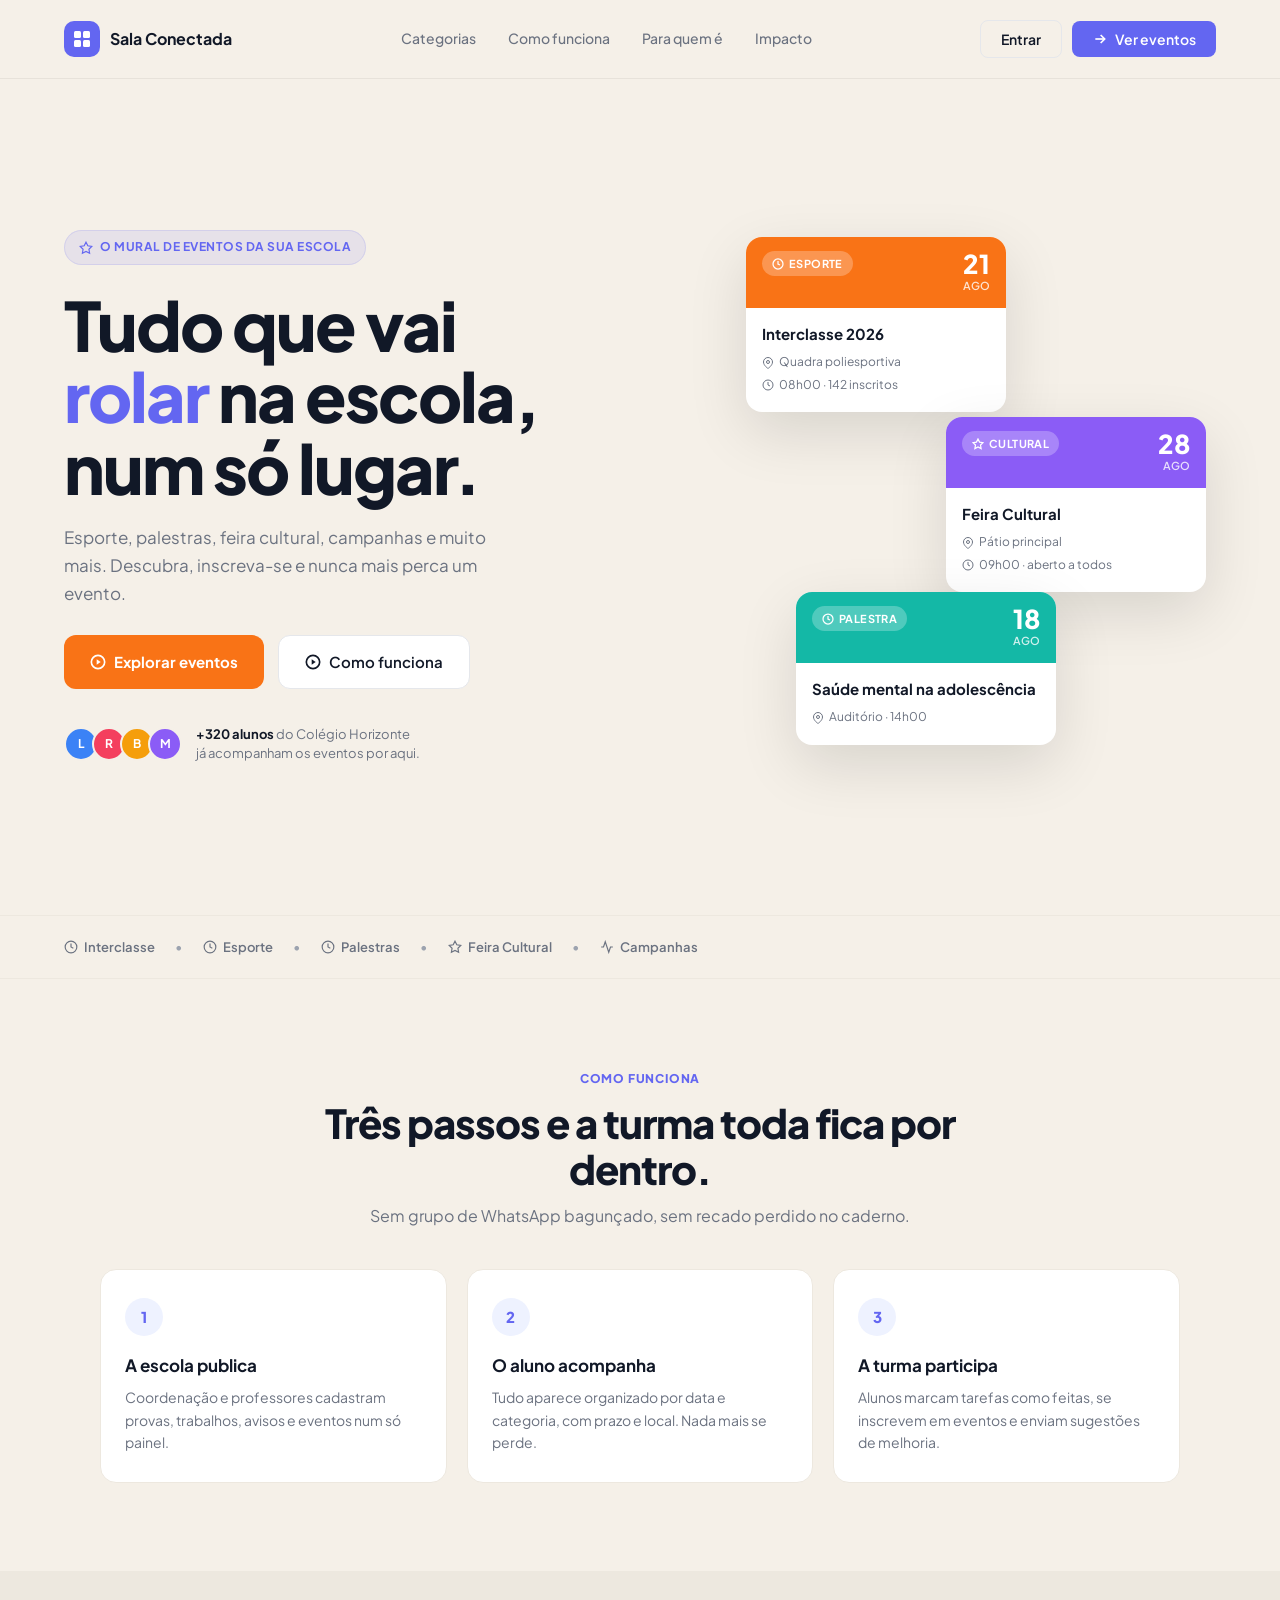
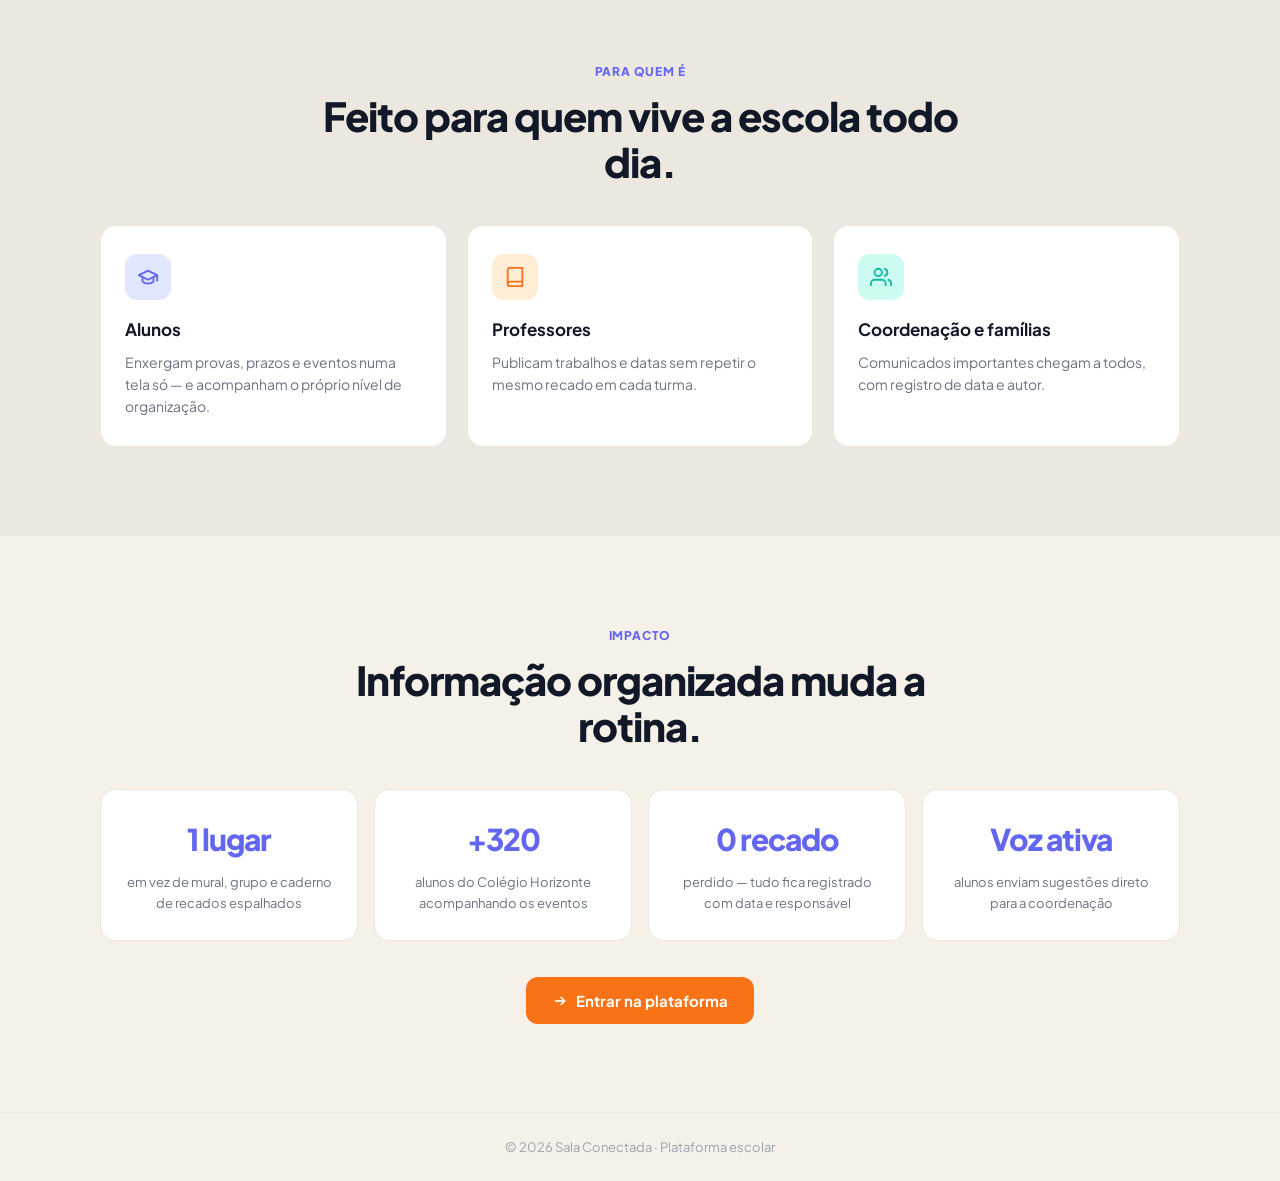
==== commit 194d3e4a: "Corrige falhas para apresentacao: navegacao de volta, links da nav, responsividade, datas futuras e " ====
--- a/desktop/index.html
+++ b/desktop/index.html
@@ -30,14 +30,14 @@
       <span>Sala Conectada</span>
     </a>
     <div class="ln-links">
-      <a href="#">Categorias</a>
-      <a href="#">Como funciona</a>
-      <a href="#">Para quem é</a>
-      <a href="#">Impacto</a>
+      <a href="#categorias">Categorias</a>
+      <a href="#como-funciona">Como funciona</a>
+      <a href="#para-quem">Para quem é</a>
+      <a href="#impacto">Impacto</a>
     </div>
     <div class="ln-actions">
       <button class="btn-outline-dark" data-go="dashboard">Entrar</button>
-      <button class="btn-blue" data-go="dashboard">
+      <button class="btn-blue" data-go="eventos">
         <svg width="16" height="16" viewBox="0 0 24 24" fill="none" stroke="currentColor" stroke-width="2.5"><polyline points="5 12 19 12"/><polyline points="13 6 19 12 13 18"/></svg>
         Ver eventos
       </button>
@@ -61,14 +61,14 @@
         Descubra, inscreva-se e nunca mais perca um evento.
       </p>
       <div class="hero-btns">
-        <button class="btn-orange" data-go="dashboard">
+        <button class="btn-orange" data-go="eventos">
           <svg width="16" height="16" viewBox="0 0 24 24" fill="none" stroke="currentColor" stroke-width="2.5"><circle cx="12" cy="12" r="10"/><polygon points="10 8 16 12 10 16 10 8" fill="currentColor" stroke="none"/></svg>
           Explorar eventos
         </button>
-        <button class="btn-ghost-dark">
+        <a class="btn-ghost-dark" href="#como-funciona">
           <svg width="16" height="16" viewBox="0 0 24 24" fill="none" stroke="currentColor" stroke-width="2.5"><circle cx="12" cy="12" r="10"/><polygon points="10 8 16 12 10 16 10 8" fill="currentColor" stroke="none"/></svg>
           Como funciona
-        </button>
+        </a>
       </div>
       <div class="hero-proof">
         <div class="proof-avatars">
@@ -82,13 +82,13 @@
     </div>
 
     <div class="hero-right">
-      <div class="event-card-float card-orange" style="top:0;right:120px">
+      <div class="event-card-float card-orange" style="top:0;right:210px">
         <div class="ecf-header orange-bg">
           <span class="ecf-tag">
             <svg width="12" height="12" viewBox="0 0 24 24" fill="none" stroke="currentColor" stroke-width="2.5"><circle cx="12" cy="12" r="10"/><polyline points="12 6 12 12 16 14"/></svg>
             ESPORTE
           </span>
-          <div class="ecf-date"><span class="ecf-day">27</span><span class="ecf-month">JUN</span></div>
+          <div class="ecf-date"><span class="ecf-day">21</span><span class="ecf-month">AGO</span></div>
         </div>
         <div class="ecf-body">
           <h4>Interclasse 2026</h4>
@@ -97,13 +97,13 @@
         </div>
       </div>
 
-      <div class="event-card-float card-purple" style="top:80px;right:0">
+      <div class="event-card-float card-purple" style="top:180px;right:10px">
         <div class="ecf-header purple-bg">
           <span class="ecf-tag">
             <svg width="12" height="12" viewBox="0 0 24 24" fill="none" stroke="currentColor" stroke-width="2.5"><path d="M12 2l3.09 6.26L22 9.27l-5 4.87 1.18 6.88L12 17.77l-6.18 3.25L7 14.14 2 9.27l6.91-1.01L12 2z"/></svg>
             CULTURAL
           </span>
-          <div class="ecf-date"><span class="ecf-day">04</span><span class="ecf-month">JUL</span></div>
+          <div class="ecf-date"><span class="ecf-day">28</span><span class="ecf-month">AGO</span></div>
         </div>
         <div class="ecf-body">
           <h4>Feira Cultural</h4>
@@ -112,24 +112,24 @@
         </div>
       </div>
 
-      <div class="event-card-float card-teal" style="bottom:80px;right:60px">
+      <div class="event-card-float card-teal" style="top:355px;right:160px">
         <div class="ecf-header teal-bg">
           <span class="ecf-tag">
             <svg width="12" height="12" viewBox="0 0 24 24" fill="none" stroke="currentColor" stroke-width="2.5"><circle cx="12" cy="12" r="10"/><polyline points="12 6 12 12 16 14"/></svg>
             PALESTRA
           </span>
-          <div class="ecf-date"><span class="ecf-day">19</span><span class="ecf-month">JUN</span></div>
+          <div class="ecf-date"><span class="ecf-day">18</span><span class="ecf-month">AGO</span></div>
         </div>
         <div class="ecf-body">
           <h4>Saúde mental na adolescência</h4>
-          <p><svg width="12" height="12" viewBox="0 0 24 24" fill="none" stroke="currentColor" stroke-width="2"><path d="M21 10c0 7-9 13-9 13s-9-6-9-13a9 9 0 0 1 18 0z"/><circle cx="12" cy="10" r="3"/></svg> Auditório · 10h00</p>
+          <p><svg width="12" height="12" viewBox="0 0 24 24" fill="none" stroke="currentColor" stroke-width="2"><path d="M21 10c0 7-9 13-9 13s-9-6-9-13a9 9 0 0 1 18 0z"/><circle cx="12" cy="10" r="3"/></svg> Auditório · 14h00</p>
         </div>
       </div>
     </div>
   </section>
 
   <!-- CATEGORIES SCROLL -->
-  <div class="cat-strip">
+  <div class="cat-strip" id="categorias">
     <div class="cat-item"><svg width="14" height="14" viewBox="0 0 24 24" fill="none" stroke="currentColor" stroke-width="2"><circle cx="12" cy="12" r="10"/><polyline points="12 6 12 12 16 14"/></svg> Interclasse</div>
     <div class="cat-sep">•</div>
     <div class="cat-item"><svg width="14" height="14" viewBox="0 0 24 24" fill="none" stroke="currentColor" stroke-width="2"><circle cx="12" cy="12" r="10"/><polyline points="12 6 12 12 16 14"/></svg> Esporte</div>
@@ -141,6 +141,95 @@
     <div class="cat-item"><svg width="14" height="14" viewBox="0 0 24 24" fill="none" stroke="currentColor" stroke-width="2"><path d="M22 12h-4l-3 9L9 3l-3 9H2"/></svg> Campanhas</div>
   </div>
 
+  <!-- COMO FUNCIONA -->
+  <section class="ln-section" id="como-funciona">
+    <div class="ln-section-head">
+      <span class="ln-eyebrow">COMO FUNCIONA</span>
+      <h2>Três passos e a turma toda fica por dentro.</h2>
+      <p>Sem grupo de WhatsApp bagunçado, sem recado perdido no caderno.</p>
+    </div>
+    <div class="step-grid">
+      <div class="step-card">
+        <div class="step-num">1</div>
+        <h3>A escola publica</h3>
+        <p>Coordenação e professores cadastram provas, trabalhos, avisos e eventos num só painel.</p>
+      </div>
+      <div class="step-card">
+        <div class="step-num">2</div>
+        <h3>O aluno acompanha</h3>
+        <p>Tudo aparece organizado por data e categoria, com prazo e local. Nada mais se perde.</p>
+      </div>
+      <div class="step-card">
+        <div class="step-num">3</div>
+        <h3>A turma participa</h3>
+        <p>Alunos marcam tarefas como feitas, se inscrevem em eventos e enviam sugestões de melhoria.</p>
+      </div>
+    </div>
+  </section>
+
+  <!-- PARA QUEM É -->
+  <section class="ln-section ln-section-alt" id="para-quem">
+    <div class="ln-section-head">
+      <span class="ln-eyebrow">PARA QUEM É</span>
+      <h2>Feito para quem vive a escola todo dia.</h2>
+    </div>
+    <div class="who-grid">
+      <div class="who-card">
+        <div class="who-icon violet">
+          <svg width="22" height="22" viewBox="0 0 24 24" fill="none" stroke="currentColor" stroke-width="2" stroke-linecap="round" stroke-linejoin="round"><path d="M22 10v6M2 10l10-5 10 5-10 5z"/><path d="M6 12v5c3 3 9 3 12 0v-5"/></svg>
+        </div>
+        <h3>Alunos</h3>
+        <p>Enxergam provas, prazos e eventos numa tela só — e acompanham o próprio nível de organização.</p>
+      </div>
+      <div class="who-card">
+        <div class="who-icon orange">
+          <svg width="22" height="22" viewBox="0 0 24 24" fill="none" stroke="currentColor" stroke-width="2" stroke-linecap="round" stroke-linejoin="round"><path d="M4 19.5A2.5 2.5 0 0 1 6.5 17H20"/><path d="M6.5 2H20v20H6.5A2.5 2.5 0 0 1 4 19.5v-15A2.5 2.5 0 0 1 6.5 2z"/></svg>
+        </div>
+        <h3>Professores</h3>
+        <p>Publicam trabalhos e datas sem repetir o mesmo recado em cada turma.</p>
+      </div>
+      <div class="who-card">
+        <div class="who-icon teal">
+          <svg width="22" height="22" viewBox="0 0 24 24" fill="none" stroke="currentColor" stroke-width="2" stroke-linecap="round" stroke-linejoin="round"><path d="M17 21v-2a4 4 0 0 0-4-4H5a4 4 0 0 0-4 4v2"/><circle cx="9" cy="7" r="4"/><path d="M23 21v-2a4 4 0 0 0-3-3.87"/><path d="M16 3.13a4 4 0 0 1 0 7.75"/></svg>
+        </div>
+        <h3>Coordenação e famílias</h3>
+        <p>Comunicados importantes chegam a todos, com registro de data e autor.</p>
+      </div>
+    </div>
+  </section>
+
+  <!-- IMPACTO -->
+  <section class="ln-section" id="impacto">
+    <div class="ln-section-head">
+      <span class="ln-eyebrow">IMPACTO</span>
+      <h2>Informação organizada muda a rotina.</h2>
+    </div>
+    <div class="impact-grid">
+      <div class="impact-card">
+        <strong>1 lugar</strong>
+        <span>em vez de mural, grupo e caderno de recados espalhados</span>
+      </div>
+      <div class="impact-card">
+        <strong>+320</strong>
+        <span>alunos do Colégio Horizonte acompanhando os eventos</span>
+      </div>
+      <div class="impact-card">
+        <strong>0 recado</strong>
+        <span>perdido — tudo fica registrado com data e responsável</span>
+      </div>
+      <div class="impact-card">
+        <strong>Voz ativa</strong>
+        <span>alunos enviam sugestões direto para a coordenação</span>
+      </div>
+    </div>
+    <div class="impact-cta">
+      <button class="btn-orange" data-go="dashboard">
+        <svg width="16" height="16" viewBox="0 0 24 24" fill="none" stroke="currentColor" stroke-width="2.5"><polyline points="5 12 19 12"/><polyline points="13 6 19 12 13 18"/></svg>
+        Entrar na plataforma
+      </button>
+    </div>
+  </section>
+
   <footer class="ln-footer">
     <p>© 2026 Sala Conectada · Plataforma escolar</p>
   </footer>
@@ -154,7 +243,7 @@
 
   <!-- SIDEBAR -->
   <aside class="sidebar">
-    <div class="sb-brand">
+    <div class="sb-brand" data-go="landing" title="Voltar para a página inicial">
       <div class="logo-icon">
         <svg width="20" height="20" viewBox="0 0 20 20" fill="none">
           <rect x="2" y="2" width="7" height="7" rx="1.5" fill="white"/>
@@ -255,7 +344,7 @@
           </div>
           <div class="stat-card">
             <div class="stat-icon-wrap teal"><svg width="20" height="20" viewBox="0 0 24 24" fill="none" stroke="currentColor" stroke-width="2"><polygon points="12 2 15.09 8.26 22 9.27 17 14.14 18.18 21.02 12 17.77 5.82 21.02 7 14.14 2 9.27 8.91 8.26 12 2"/></svg></div>
-            <div><span class="stat-label">Eventos da semana</span><strong class="stat-val" id="stat-eventos">0</strong></div>
+            <div><span class="stat-label">Próximos eventos</span><strong class="stat-val" id="stat-eventos">0</strong></div>
           </div>
         </div>
 
@@ -289,6 +378,14 @@
               </div>
             </div>
           </div>
+        </div>
+
+        <div class="panel" style="margin-top:16px">
+          <div class="panel-header panel-header-row">
+            <h3>Próximos compromissos</h3>
+            <button class="link-btn" data-nav="calendario">Ver calendário completo →</button>
+          </div>
+          <div id="upcoming-list" class="upcoming"></div>
         </div>
       </section>
 
--- a/desktop/style.css
+++ b/desktop/style.css
@@ -260,6 +260,79 @@
 }
 .cat-sep { color: var(--muted-light); }
 
+/* ── Landing sections ── */
+.ln-section {
+  padding: clamp(56px, 7vw, 88px) clamp(24px, 5vw, 80px);
+  border-top: 1px solid var(--cream-dark);
+}
+.ln-section-alt { background: var(--cream-dark); }
+
+.ln-section-head { max-width: 640px; margin: 0 auto 40px; text-align: center; }
+.ln-eyebrow {
+  display: inline-block; font-size: 12px; font-weight: 800;
+  letter-spacing: .8px; color: var(--violet); margin-bottom: 12px;
+}
+.ln-section-head h2 {
+  font-size: clamp(28px, 3.4vw, 40px); font-weight: 800;
+  letter-spacing: -1px; line-height: 1.15; color: var(--text);
+}
+.ln-section-head p { margin-top: 12px; font-size: 16px; color: var(--muted); }
+
+/* Steps */
+.step-grid {
+  display: grid; grid-template-columns: repeat(3, 1fr); gap: 20px;
+  max-width: 1080px; margin: 0 auto;
+}
+.step-card {
+  background: #fff; border: 1px solid var(--cream-dark);
+  border-radius: var(--radius-lg); padding: 28px 24px;
+}
+.step-num {
+  width: 38px; height: 38px; border-radius: 50%;
+  background: var(--violet-bg); color: var(--violet);
+  display: flex; align-items: center; justify-content: center;
+  font-size: 15px; font-weight: 800; margin-bottom: 16px;
+}
+.step-card h3 { font-size: 17px; font-weight: 700; margin-bottom: 8px; }
+.step-card p  { font-size: 14px; color: var(--muted); line-height: 1.6; }
+
+/* Para quem é */
+.who-grid {
+  display: grid; grid-template-columns: repeat(3, 1fr); gap: 20px;
+  max-width: 1080px; margin: 0 auto;
+}
+.who-card {
+  background: #fff; border: 1px solid var(--cream-dark);
+  border-radius: var(--radius-lg); padding: 28px 24px;
+}
+.who-icon {
+  width: 46px; height: 46px; border-radius: var(--radius);
+  display: flex; align-items: center; justify-content: center;
+  margin-bottom: 16px;
+}
+.who-icon.violet { background: var(--violet-light); color: var(--violet); }
+.who-icon.orange { background: #FFEDD5;             color: var(--orange); }
+.who-icon.teal   { background: #CCFBF1;             color: var(--teal);   }
+.who-card h3 { font-size: 17px; font-weight: 700; margin-bottom: 8px; }
+.who-card p  { font-size: 14px; color: var(--muted); line-height: 1.6; }
+
+/* Impacto */
+.impact-grid {
+  display: grid; grid-template-columns: repeat(4, 1fr); gap: 16px;
+  max-width: 1080px; margin: 0 auto;
+}
+.impact-card {
+  background: #fff; border: 1px solid var(--cream-dark);
+  border-radius: var(--radius-lg); padding: 26px 20px; text-align: center;
+}
+.impact-card strong {
+  display: block; font-size: 30px; font-weight: 800;
+  color: var(--violet); letter-spacing: -1px; margin-bottom: 8px;
+}
+.impact-card span { font-size: 13px; color: var(--muted); line-height: 1.5; }
+.impact-cta { display: flex; justify-content: center; margin-top: 36px; }
+.impact-cta .btn-orange { display: inline-flex; }
+
 .ln-footer {
   text-align: center; padding: 24px;
   border-top: 1px solid var(--cream-dark);
@@ -281,6 +354,7 @@
 .sb-brand {
   display: flex; align-items: flex-start; gap: 10px;
   padding: 8px 10px 20px;
+  cursor: pointer;
 }
 .sb-brand-text { display: flex; flex-direction: column; gap: 2px; }
 .sb-brand-name { font-size: 15px; font-weight: 700; color: var(--text); }
@@ -400,6 +474,30 @@
 }
 .panel-header { margin-bottom: 16px; }
 .panel-header h3 { font-size: 15px; font-weight: 700; }
+.panel-header-row { display: flex; align-items: center; justify-content: space-between; gap: 12px; }
+.link-btn {
+  background: none; border: none; color: var(--violet);
+  font-size: 13px; font-weight: 600; padding: 0;
+}
+.link-btn:hover { text-decoration: underline; }
+
+/* Próximos compromissos */
+.upcoming { display: flex; flex-direction: column; }
+.up-item {
+  display: flex; align-items: center; gap: 14px;
+  padding: 12px 0; border-bottom: 1px solid var(--border);
+}
+.up-item:last-child { border-bottom: none; padding-bottom: 0; }
+.up-date {
+  flex-shrink: 0; width: 52px; text-align: center;
+  background: var(--violet-bg); border-radius: var(--radius-sm); padding: 7px 0;
+}
+.up-day   { display: block; font-size: 17px; font-weight: 800; color: var(--violet); line-height: 1; }
+.up-month { display: block; font-size: 10px; font-weight: 700; color: var(--violet); opacity: .75; letter-spacing: .3px; }
+.up-info { min-width: 0; flex: 1; }
+.up-info h4 { font-size: 13px; font-weight: 600; margin-bottom: 2px; }
+.up-when { font-size: 12px; color: var(--muted); }
+.up-item .tag { flex-shrink: 0; }
 
 /* Org ring */
 .org-wrap { display: flex; flex-direction: column; align-items: center; gap: 16px; }
@@ -566,3 +664,85 @@
   transition: all .3s cubic-bezier(.34,1.56,.64,1);
 }
 .toast.visible { opacity: 1; transform: translateX(-50%) translateY(0); }
+
+/* ════════════════════════════════════════
+   RESPONSIVO
+════════════════════════════════════════ */
+
+/* Notebook / projetor 1366px */
+@media (max-width: 1200px) {
+  .stat-grid   { grid-template-columns: repeat(2, 1fr); }
+  .impact-grid { grid-template-columns: repeat(2, 1fr); }
+  .hero-right  { height: 460px; }
+  .event-card-float { width: 230px; }
+}
+
+/* Tablet */
+@media (max-width: 980px) {
+  .hero {
+    grid-template-columns: 1fr;
+    min-height: auto;
+    gap: 56px;
+  }
+  .hero-left { max-width: none; }
+  .hero-right {
+    position: static; height: auto;
+    display: flex; flex-wrap: wrap; gap: 16px; justify-content: center;
+  }
+  .event-card-float {
+    position: static !important;
+    width: 260px; animation: none;
+  }
+  .ln-links { display: none; }
+  .step-grid, .who-grid { grid-template-columns: 1fr; max-width: 480px; }
+  .dash-row      { grid-template-columns: 1fr; }
+  .suggest-grid  { grid-template-columns: 1fr; }
+  .profile-grid  { grid-template-columns: 1fr; }
+}
+
+/* Celular */
+@media (max-width: 720px) {
+  .page-app.show { flex-direction: column; }
+
+  .sidebar {
+    width: 100%; height: auto; position: static;
+    border-right: none; border-bottom: 1px solid var(--border);
+    padding: 14px 16px;
+  }
+  .sb-brand { padding: 4px 4px 14px; }
+  .sb-section-label { display: none; }
+  .sb-nav {
+    flex-direction: row; flex-wrap: wrap; gap: 6px;
+  }
+  .sb-item { width: auto; padding: 8px 12px; font-size: 13px; }
+  .sb-user-card { margin-top: 14px; }
+
+  .topbar {
+    height: auto; flex-direction: column; align-items: flex-start;
+    gap: 12px; padding: 14px 18px; position: static;
+  }
+  .topbar-right { width: 100%; }
+  .topbar-title { font-size: 19px; }
+
+  .view-container { padding: 18px; }
+  .stat-grid   { grid-template-columns: 1fr; }
+  .impact-grid { grid-template-columns: 1fr; max-width: 400px; }
+
+  .ln-nav { padding: 14px 18px; }
+  .ln-actions { gap: 8px; }
+  .btn-outline-dark, .btn-blue { padding: 8px 14px; font-size: 13px; }
+  .hero { padding: 40px 18px; }
+  .hero-title { letter-spacing: -1px; }
+  .hero-btns { flex-direction: column; align-items: stretch; }
+  .hero-btns .btn-orange,
+  .hero-btns .btn-ghost-dark { justify-content: center; }
+
+  /* Listas empilham em vez de espremer */
+  .list-item {
+    flex-direction: column; align-items: flex-start; gap: 12px;
+  }
+  .li-aside {
+    align-items: flex-start; text-align: left; min-width: 0;
+    flex-direction: row; flex-wrap: wrap; gap: 10px;
+  }
+}
